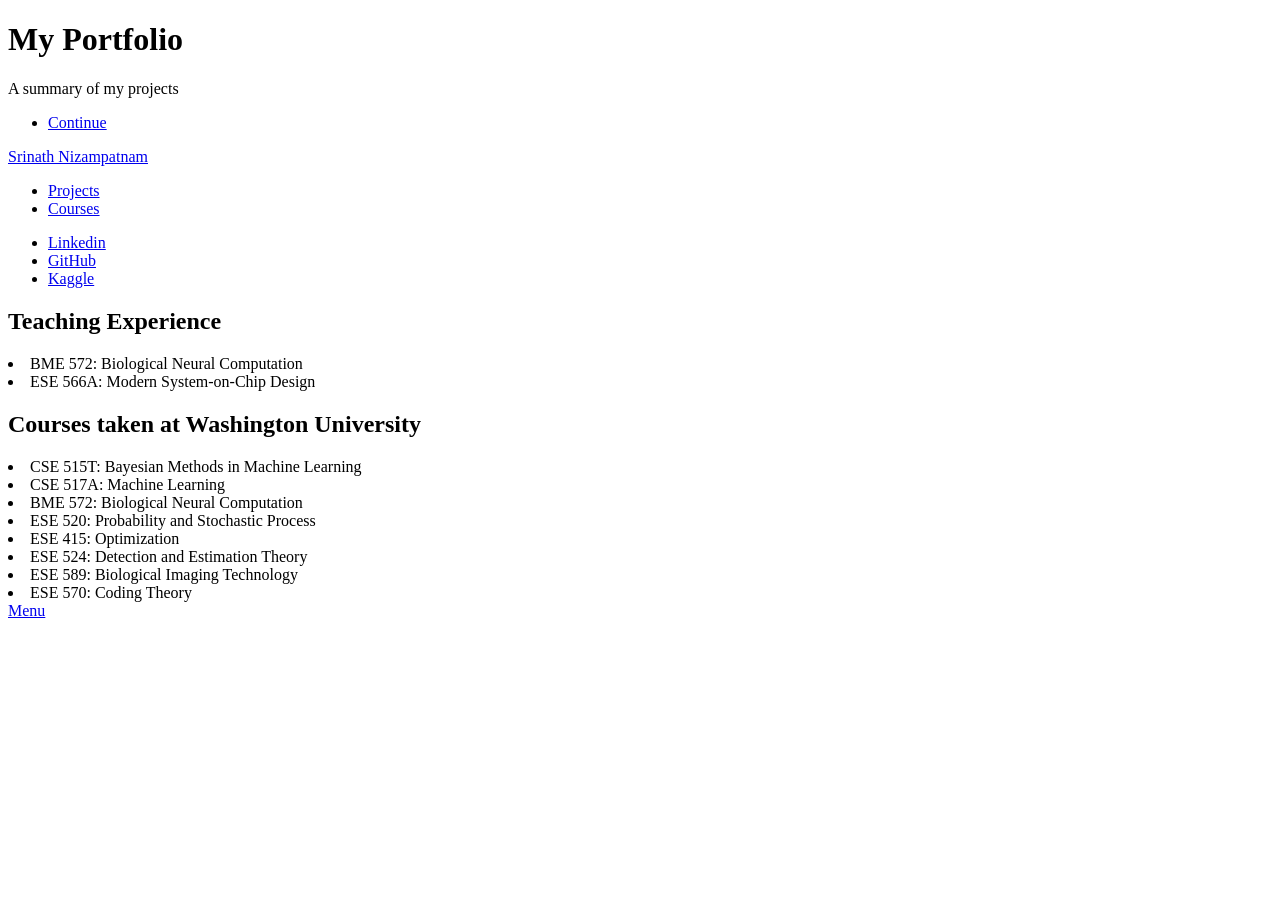
==== courses.html @ 21d803fa "Added courses" ====
<!DOCTYPE HTML>
<!--
	Massively by HTML5 UP
	html5up.net | @ajlkn
	Free for personal and commercial use under the CCA 3.0 license (html5up.net/license)
-->
<html>
	<head>
		<title>Srinath Nizampatnam</title>
		<meta charset="utf-8" />
		<meta name="viewport" content="width=device-width, initial-scale=1, user-scalable=no" />
		<link rel="stylesheet" href="assets/css/main.css" />
		<noscript><link rel="stylesheet" href="assets/css/noscript.css" /></noscript>
	</head>
	<body class="is-preload">

		<!-- Wrapper -->
			<div id="wrapper" class="fade-in">

				<!-- Intro -->
					<div id="intro">
						<h1>My Portfolio</h1>
						<p>A summary of my projects</p>
						<ul class="actions">
							<li><a href="#header" class="button icon solid solo fa-arrow-down scrolly">Continue</a></li>
						</ul>
					</div>

				<!-- Header -->
					<header id="header">
						<a href="index.html" class="logo">Srinath Nizampatnam</a>
					</header>

				<!-- Nav -->
					<nav id="nav">
						<ul class="links">
							<li ><a href="index.html">Projects</a></li>
							<li class="active"><a href="index.html">Courses</a></li>
						</ul>
						<ul class="icons">
							<li><a href="https://www.linkedin.com/in/srinath-nizampatnam/" target="_blank" class="icon brands fa-linkedin"><span class="label">Linkedin</span></a></li>
							<li><a href="https://github.com/srinath-niz?tab=repositories" target="_blank" class="icon brands fa-github"><span class="label">GitHub</span></a></li>
							<li><a href="https://www.kaggle.com/srinath1993" target="_blank" class="icon brands fa-kaggle"><span class="label">Kaggle</span></a></li>
						</ul>
					</nav>

				<!-- Main -->
					<div id="main">

						<!-- Posts -->
							<section class="posts">
								<article>
                                    <header>
                                            <h2>Teaching Experience</h2>
                                        </header>
                                        <ul></ul>
                                            <li>BME 572: Biological Neural Computation</li>
                                            <li>ESE 566A: Modern System-on-Chip Design</li>
                                            <p> </p>
                                            <p> </p>
                                        </ul>   

									<header>
										<h2>Courses taken at Washington University</h2>
									</header>
									<ul></ul>
                                        <li>CSE 515T: Bayesian Methods in Machine Learning</li>
                                        <li>CSE 517A: Machine Learning</li>
                                        <li>BME 572: Biological Neural Computation</li>
                                        <li>ESE 520: Probability and Stochastic Process</li>
                                        <li>ESE 415: Optimization</li>
                                        <li>ESE 524: Detection and Estimation Theory</li>
                                        <li>ESE 589: Biological Imaging Technology</li>
                                        <li>ESE 570: Coding Theory</li>
                                    </ul>
                                 
                                 

								</article>





			</div>

		<!-- Scripts -->
			<script src="assets/js/jquery.min.js"></script>
			<script src="assets/js/jquery.scrollex.min.js"></script>
			<script src="assets/js/jquery.scrolly.min.js"></script>
			<script src="assets/js/browser.min.js"></script>
			<script src="assets/js/breakpoints.min.js"></script>
			<script src="assets/js/util.js"></script>
			<script src="assets/js/main.js"></script>

	</body>
</html>
---- assets/css/main.css ----
@import url(fontawesome-all.min.css);
@import url("https://fonts.googleapis.com/css?family=Merriweather:300,700,300italic,700italic|Source+Sans+Pro:900");

/*
	Massively by HTML5 UP
	html5up.net | @ajlkn
	Free for personal and commercial use under the CCA 3.0 license (html5up.net/license)
*/

html, body, div, span, applet, object,
iframe, h1, h2, h3, h4, h5, h6, p, blockquote,
pre, a, abbr, acronym, address, big, cite,
code, del, dfn, em, img, ins, kbd, q, s, samp,
small, strike, strong, sub, sup, tt, var, b,
u, i, center, dl, dt, dd, ol, ul, li, fieldset,
form, label, legend, table, caption, tbody,
tfoot, thead, tr, th, td, article, aside,
canvas, details, embed, figure, figcaption,
footer, header, hgroup, menu, nav, output, ruby,
section, summary, time, mark, audio, video {
	margin: 0;
	padding: 0;
	border: 0;
	font-size: 100%;
	font: inherit;
	vertical-align: baseline;}

article, aside, details, figcaption, figure,
footer, header, hgroup, menu, nav, section {
	display: block;}

body {
	line-height: 1;
}

ol, ul {
	list-style: none;
}

blockquote, q {
	quotes: none;
}

	blockquote:before, blockquote:after, q:before, q:after {
		content: '';
		content: none;
	}

table {
	border-collapse: collapse;
	border-spacing: 0;
}

body {
	-webkit-text-size-adjust: none;
}

mark {
	background-color: transparent;
	color: inherit;
}

input::-moz-focus-inner {
	border: 0;
	padding: 0;
}

input, select, textarea {
	-moz-appearance: none;
	-webkit-appearance: none;
	-ms-appearance: none;
	appearance: none;
}

/* Basic */

	@-ms-viewport {
		width: device-width;
	}

	body {
		-ms-overflow-style: scrollbar;
	}

	@media screen and (max-width: 480px) {

		html, body {
			min-width: 320px;
		}

	}

	html {
		box-sizing: border-box;
	}

	*, *:before, *:after {
		box-sizing: inherit;
	}

	body {
		background-color: #1e252d;
	}

		body.is-preload *, body.is-preload *:before, body.is-preload *:after {
			-moz-animation: none !important;
			-webkit-animation: none !important;
			-ms-animation: none !important;
			animation: none !important;
			-moz-transition: none !important;
			-webkit-transition: none !important;
			-ms-transition: none !important;
			transition: none !important;
		}

/* Type */

	html {
		font-size: 16pt;
	}

		@media screen and (max-width: 1680px) {

			html {
				font-size: 12pt;
			}

		}

		@media screen and (max-width: 1280px) {

			html {
				font-size: 11pt;
			}

		}

		@media screen and (max-width: 360px) {

			html {
				font-size: 10pt;
			}

		}

	body {
		color: #212931;
	}

	body, input, select, textarea {
		font-family: "Merriweather", Georgia, serif;
		font-weight: 300;
		font-size: 1rem;
		line-height: 2.375;
	}

	a {
		-moz-transition: color 0.2s ease-in-out, background-color 0.2s ease-in-out, border-color 0.2s ease-in-out, box-shadow 0.2s ease-in-out;
		-webkit-transition: color 0.2s ease-in-out, background-color 0.2s ease-in-out, border-color 0.2s ease-in-out, box-shadow 0.2s ease-in-out;
		-ms-transition: color 0.2s ease-in-out, background-color 0.2s ease-in-out, border-color 0.2s ease-in-out, box-shadow 0.2s ease-in-out;
		transition: color 0.2s ease-in-out, background-color 0.2s ease-in-out, border-color 0.2s ease-in-out, box-shadow 0.2s ease-in-out;
		border-bottom: dotted 1px;
		text-decoration: none;
	}

		a:hover {
			border-bottom-color: transparent;
		}

	strong, b {
		font-weight: 600;
	}

	em, i {
		font-style: italic;
	}

	p {
		text-align: justify;
		margin: 0 0 2rem 0;
	}

	h1, h2, h3, h4, h5, h6 {
		font-family: "Source Sans Pro", Helvetica, sans-serif;
		font-weight: 900;
		line-height: 1.5;
		letter-spacing: 0.075em;
		text-transform: uppercase;
		margin: 0 0 1rem 0;
	}

		h1 a, h2 a, h3 a, h4 a, h5 a, h6 a {
			border-bottom: 0;
			color: inherit;
			text-decoration: none;
		}

	h1 {
		font-size: 4rem;
		line-height: 1.1;
		margin: 0 0 2rem 0;
	}

	h2 {
		font-size: 1.75rem;
		line-height: 1.3;
		margin: 0 0 1.5rem 0;
	}

	h3 {
		font-size: 1.25rem;
		margin: 0 0 1.5rem 0;
	}

	h4 {
		font-size: 1rem;
	}

	h5 {
		font-size: 0.9rem;
	}

	h6 {
		font-size: 0.8rem;
	}

	sub {
		font-size: 0.8rem;
		position: relative;
		top: 0.5rem;
	}

	sup {
		font-size: 0.8rem;
		position: relative;
		top: -0.5rem;
	}

	blockquote {
		border-left: solid 4px;
		font-style: italic;
		margin: 0 0 2rem 0;
		padding: 0.5rem 0 0.5rem 2rem;
	}

	code {
		border: solid 2px;
		font-family: "Courier New", monospace;
		font-size: 0.9rem;
		margin: 0 0.25rem;
		padding: 0.25rem 0.65rem;
	}

	pre {
		-webkit-overflow-scrolling: touch;
		font-family: "Courier New", monospace;
		font-size: 0.9rem;
		margin: 0 0 2rem 0;
	}

		pre code {
			display: block;
			line-height: 1.75;
			padding: 1rem 1.5rem;
			overflow-x: auto;
		}

	hr {
		border: 0;
		border-bottom: solid 2px;
		margin: 3rem 0;
	}

		hr.major {
			margin: 5rem 0;
		}

	.align-left {
		text-align: left;
	}

	.align-center {
		text-align: center;
	}

	.align-right {
		text-align: right;
	}

	input, select, textarea {
		color: #212931;
	}

	a {
		color: #212931;
		border-bottom-color: rgba(33, 41, 49, 0.5);
	}

		a:hover {
			border-bottom-color: transparent;
			color: #18bfef !important;
		}

	strong, b {
		color: #212931;
	}

	h1, h2, h3, h4, h5, h6 {
		color: #212931;
	}

	blockquote {
		border-left-color: #eeeeee;
	}

	code {
		background: rgba(220, 220, 220, 0.25);
		border-color: #eeeeee;
	}

	hr {
		border-bottom-color: #eeeeee;
	}

/* Row */

	.row {
		display: flex;
		flex-wrap: wrap;
		box-sizing: border-box;
		align-items: stretch;
	}

		.row > * {
			box-sizing: border-box;
		}

		.row.gtr-uniform > * > :last-child {
			margin-bottom: 0;
		}

		.row.aln-left {
			justify-content: flex-start;
		}

		.row.aln-center {
			justify-content: center;
		}

		.row.aln-right {
			justify-content: flex-end;
		}

		.row.aln-top {
			align-items: flex-start;
		}

		.row.aln-middle {
			align-items: center;
		}

		.row.aln-bottom {
			align-items: flex-end;
		}

		.row > .imp {
			order: -1;
		}

		.row > .col-1 {
			width: 8.33333%;
		}

		.row > .off-1 {
			margin-left: 8.33333%;
		}

		.row > .col-2 {
			width: 16.66667%;
		}

		.row > .off-2 {
			margin-left: 16.66667%;
		}

		.row > .col-3 {
			width: 25%;
		}

		.row > .off-3 {
			margin-left: 25%;
		}

		.row > .col-4 {
			width: 33.33333%;
		}

		.row > .off-4 {
			margin-left: 33.33333%;
		}

		.row > .col-5 {
			width: 41.66667%;
		}

		.row > .off-5 {
			margin-left: 41.66667%;
		}

		.row > .col-6 {
			width: 50%;
		}

		.row > .off-6 {
			margin-left: 50%;
		}

		.row > .col-7 {
			width: 58.33333%;
		}

		.row > .off-7 {
			margin-left: 58.33333%;
		}

		.row > .col-8 {
			width: 66.66667%;
		}

		.row > .off-8 {
			margin-left: 66.66667%;
		}

		.row > .col-9 {
			width: 75%;
		}

		.row > .off-9 {
			margin-left: 75%;
		}

		.row > .col-10 {
			width: 83.33333%;
		}

		.row > .off-10 {
			margin-left: 83.33333%;
		}

		.row > .col-11 {
			width: 91.66667%;
		}

		.row > .off-11 {
			margin-left: 91.66667%;
		}

		.row > .col-12 {
			width: 100%;
		}

		.row > .off-12 {
			margin-left: 100%;
		}

		.row.gtr-0 {
			margin-top: 0;
			margin-left: 0rem;
		}

			.row.gtr-0 > * {
				padding: 0 0 0 0rem;
			}

			.row.gtr-0.gtr-uniform {
				margin-top: 0rem;
			}

				.row.gtr-0.gtr-uniform > * {
					padding-top: 0rem;
				}

		.row.gtr-25 {
			margin-top: 0;
			margin-left: -0.375rem;
		}

			.row.gtr-25 > * {
				padding: 0 0 0 0.375rem;
			}

			.row.gtr-25.gtr-uniform {
				margin-top: -0.375rem;
			}

				.row.gtr-25.gtr-uniform > * {
					padding-top: 0.375rem;
				}

		.row.gtr-50 {
			margin-top: 0;
			margin-left: -0.75rem;
		}

			.row.gtr-50 > * {
				padding: 0 0 0 0.75rem;
			}

			.row.gtr-50.gtr-uniform {
				margin-top: -0.75rem;
			}

				.row.gtr-50.gtr-uniform > * {
					padding-top: 0.75rem;
				}

		.row {
			margin-top: 0;
			margin-left: -1.5rem;
		}

			.row > * {
				padding: 0 0 0 1.5rem;
			}

			.row.gtr-uniform {
				margin-top: -1.5rem;
			}

				.row.gtr-uniform > * {
					padding-top: 1.5rem;
				}

		.row.gtr-150 {
			margin-top: 0;
			margin-left: -2.25rem;
		}

			.row.gtr-150 > * {
				padding: 0 0 0 2.25rem;
			}

			.row.gtr-150.gtr-uniform {
				margin-top: -2.25rem;
			}

				.row.gtr-150.gtr-uniform > * {
					padding-top: 2.25rem;
				}

		.row.gtr-200 {
			margin-top: 0;
			margin-left: -3rem;
		}

			.row.gtr-200 > * {
				padding: 0 0 0 3rem;
			}

			.row.gtr-200.gtr-uniform {
				margin-top: -3rem;
			}

				.row.gtr-200.gtr-uniform > * {
					padding-top: 3rem;
				}

		@media screen and (max-width: 1680px) {

			.row {
				display: flex;
				flex-wrap: wrap;
				box-sizing: border-box;
				align-items: stretch;
			}

				.row > * {
					box-sizing: border-box;
				}

				.row.gtr-uniform > * > :last-child {
					margin-bottom: 0;
				}

				.row.aln-left {
					justify-content: flex-start;
				}

				.row.aln-center {
					justify-content: center;
				}

				.row.aln-right {
					justify-content: flex-end;
				}

				.row.aln-top {
					align-items: flex-start;
				}

				.row.aln-middle {
					align-items: center;
				}

				.row.aln-bottom {
					align-items: flex-end;
				}

				.row > .imp-xlarge {
					order: -1;
				}

				.row > .col-1-xlarge {
					width: 8.33333%;
				}

				.row > .off-1-xlarge {
					margin-left: 8.33333%;
				}

				.row > .col-2-xlarge {
					width: 16.66667%;
				}

				.row > .off-2-xlarge {
					margin-left: 16.66667%;
				}

				.row > .col-3-xlarge {
					width: 25%;
				}

				.row > .off-3-xlarge {
					margin-left: 25%;
				}

				.row > .col-4-xlarge {
					width: 33.33333%;
				}

				.row > .off-4-xlarge {
					margin-left: 33.33333%;
				}

				.row > .col-5-xlarge {
					width: 41.66667%;
				}

				.row > .off-5-xlarge {
					margin-left: 41.66667%;
				}

				.row > .col-6-xlarge {
					width: 50%;
				}

				.row > .off-6-xlarge {
					margin-left: 50%;
				}

				.row > .col-7-xlarge {
					width: 58.33333%;
				}

				.row > .off-7-xlarge {
					margin-left: 58.33333%;
				}

				.row > .col-8-xlarge {
					width: 66.66667%;
				}

				.row > .off-8-xlarge {
					margin-left: 66.66667%;
				}

				.row > .col-9-xlarge {
					width: 75%;
				}

				.row > .off-9-xlarge {
					margin-left: 75%;
				}

				.row > .col-10-xlarge {
					width: 83.33333%;
				}

				.row > .off-10-xlarge {
					margin-left: 83.33333%;
				}

				.row > .col-11-xlarge {
					width: 91.66667%;
				}

				.row > .off-11-xlarge {
					margin-left: 91.66667%;
				}

				.row > .col-12-xlarge {
					width: 100%;
				}

				.row > .off-12-xlarge {
					margin-left: 100%;
				}

				.row.gtr-0 {
					margin-top: 0;
					margin-left: 0rem;
				}

					.row.gtr-0 > * {
						padding: 0 0 0 0rem;
					}

					.row.gtr-0.gtr-uniform {
						margin-top: 0rem;
					}

						.row.gtr-0.gtr-uniform > * {
							padding-top: 0rem;
						}

				.row.gtr-25 {
					margin-top: 0;
					margin-left: -0.375rem;
				}

					.row.gtr-25 > * {
						padding: 0 0 0 0.375rem;
					}

					.row.gtr-25.gtr-uniform {
						margin-top: -0.375rem;
					}

						.row.gtr-25.gtr-uniform > * {
							padding-top: 0.375rem;
						}

				.row.gtr-50 {
					margin-top: 0;
					margin-left: -0.75rem;
				}

					.row.gtr-50 > * {
						padding: 0 0 0 0.75rem;
					}

					.row.gtr-50.gtr-uniform {
						margin-top: -0.75rem;
					}

						.row.gtr-50.gtr-uniform > * {
							padding-top: 0.75rem;
						}

				.row {
					margin-top: 0;
					margin-left: -1.5rem;
				}

					.row > * {
						padding: 0 0 0 1.5rem;
					}

					.row.gtr-uniform {
						margin-top: -1.5rem;
					}

						.row.gtr-uniform > * {
							padding-top: 1.5rem;
						}

				.row.gtr-150 {
					margin-top: 0;
					margin-left: -2.25rem;
				}

					.row.gtr-150 > * {
						padding: 0 0 0 2.25rem;
					}

					.row.gtr-150.gtr-uniform {
						margin-top: -2.25rem;
					}

						.row.gtr-150.gtr-uniform > * {
							padding-top: 2.25rem;
						}

				.row.gtr-200 {
					margin-top: 0;
					margin-left: -3rem;
				}

					.row.gtr-200 > * {
						padding: 0 0 0 3rem;
					}

					.row.gtr-200.gtr-uniform {
						margin-top: -3rem;
					}

						.row.gtr-200.gtr-uniform > * {
							padding-top: 3rem;
						}

		}

		@media screen and (max-width: 1280px) {

			.row {
				display: flex;
				flex-wrap: wrap;
				box-sizing: border-box;
				align-items: stretch;
			}

				.row > * {
					box-sizing: border-box;
				}

				.row.gtr-uniform > * > :last-child {
					margin-bottom: 0;
				}

				.row.aln-left {
					justify-content: flex-start;
				}

				.row.aln-center {
					justify-content: center;
				}

				.row.aln-right {
					justify-content: flex-end;
				}

				.row.aln-top {
					align-items: flex-start;
				}

				.row.aln-middle {
					align-items: center;
				}

				.row.aln-bottom {
					align-items: flex-end;
				}

				.row > .imp-large {
					order: -1;
				}

				.row > .col-1-large {
					width: 8.33333%;
				}

				.row > .off-1-large {
					margin-left: 8.33333%;
				}

				.row > .col-2-large {
					width: 16.66667%;
				}

				.row > .off-2-large {
					margin-left: 16.66667%;
				}

				.row > .col-3-large {
					width: 25%;
				}

				.row > .off-3-large {
					margin-left: 25%;
				}

				.row > .col-4-large {
					width: 33.33333%;
				}

				.row > .off-4-large {
					margin-left: 33.33333%;
				}

				.row > .col-5-large {
					width: 41.66667%;
				}

				.row > .off-5-large {
					margin-left: 41.66667%;
				}

				.row > .col-6-large {
					width: 50%;
				}

				.row > .off-6-large {
					margin-left: 50%;
				}

				.row > .col-7-large {
					width: 58.33333%;
				}

				.row > .off-7-large {
					margin-left: 58.33333%;
				}

				.row > .col-8-large {
					width: 66.66667%;
				}

				.row > .off-8-large {
					margin-left: 66.66667%;
				}

				.row > .col-9-large {
					width: 75%;
				}

				.row > .off-9-large {
					margin-left: 75%;
				}

				.row > .col-10-large {
					width: 83.33333%;
				}

				.row > .off-10-large {
					margin-left: 83.33333%;
				}

				.row > .col-11-large {
					width: 91.66667%;
				}

				.row > .off-11-large {
					margin-left: 91.66667%;
				}

				.row > .col-12-large {
					width: 100%;
				}

				.row > .off-12-large {
					margin-left: 100%;
				}

				.row.gtr-0 {
					margin-top: 0;
					margin-left: 0rem;
				}

					.row.gtr-0 > * {
						padding: 0 0 0 0rem;
					}

					.row.gtr-0.gtr-uniform {
						margin-top: 0rem;
					}

						.row.gtr-0.gtr-uniform > * {
							padding-top: 0rem;
						}

				.row.gtr-25 {
					margin-top: 0;
					margin-left: -0.375rem;
				}

					.row.gtr-25 > * {
						padding: 0 0 0 0.375rem;
					}

					.row.gtr-25.gtr-uniform {
						margin-top: -0.375rem;
					}

						.row.gtr-25.gtr-uniform > * {
							padding-top: 0.375rem;
						}

				.row.gtr-50 {
					margin-top: 0;
					margin-left: -0.75rem;
				}

					.row.gtr-50 > * {
						padding: 0 0 0 0.75rem;
					}

					.row.gtr-50.gtr-uniform {
						margin-top: -0.75rem;
					}

						.row.gtr-50.gtr-uniform > * {
							padding-top: 0.75rem;
						}

				.row {
					margin-top: 0;
					margin-left: -1.5rem;
				}

					.row > * {
						padding: 0 0 0 1.5rem;
					}

					.row.gtr-uniform {
						margin-top: -1.5rem;
					}

						.row.gtr-uniform > * {
							padding-top: 1.5rem;
						}

				.row.gtr-150 {
					margin-top: 0;
					margin-left: -2.25rem;
				}

					.row.gtr-150 > * {
						padding: 0 0 0 2.25rem;
					}

					.row.gtr-150.gtr-uniform {
						margin-top: -2.25rem;
					}

						.row.gtr-150.gtr-uniform > * {
							padding-top: 2.25rem;
						}

				.row.gtr-200 {
					margin-top: 0;
					margin-left: -3rem;
				}

					.row.gtr-200 > * {
						padding: 0 0 0 3rem;
					}

					.row.gtr-200.gtr-uniform {
						margin-top: -3rem;
					}

						.row.gtr-200.gtr-uniform > * {
							padding-top: 3rem;
						}

		}

		@media screen and (max-width: 980px) {

			.row {
				display: flex;
				flex-wrap: wrap;
				box-sizing: border-box;
				align-items: stretch;
			}

				.row > * {
					box-sizing: border-box;
				}

				.row.gtr-uniform > * > :last-child {
					margin-bottom: 0;
				}

				.row.aln-left {
					justify-content: flex-start;
				}

				.row.aln-center {
					justify-content: center;
				}

				.row.aln-right {
					justify-content: flex-end;
				}

				.row.aln-top {
					align-items: flex-start;
				}

				.row.aln-middle {
					align-items: center;
				}

				.row.aln-bottom {
					align-items: flex-end;
				}

				.row > .imp-medium {
					order: -1;
				}

				.row > .col-1-medium {
					width: 8.33333%;
				}

				.row > .off-1-medium {
					margin-left: 8.33333%;
				}

				.row > .col-2-medium {
					width: 16.66667%;
				}

				.row > .off-2-medium {
					margin-left: 16.66667%;
				}

				.row > .col-3-medium {
					width: 25%;
				}

				.row > .off-3-medium {
					margin-left: 25%;
				}

				.row > .col-4-medium {
					width: 33.33333%;
				}

				.row > .off-4-medium {
					margin-left: 33.33333%;
				}

				.row > .col-5-medium {
					width: 41.66667%;
				}

				.row > .off-5-medium {
					margin-left: 41.66667%;
				}

				.row > .col-6-medium {
					width: 50%;
				}

				.row > .off-6-medium {
					margin-left: 50%;
				}

				.row > .col-7-medium {
					width: 58.33333%;
				}

				.row > .off-7-medium {
					margin-left: 58.33333%;
				}

				.row > .col-8-medium {
					width: 66.66667%;
				}

				.row > .off-8-medium {
					margin-left: 66.66667%;
				}

				.row > .col-9-medium {
					width: 75%;
				}

				.row > .off-9-medium {
					margin-left: 75%;
				}

				.row > .col-10-medium {
					width: 83.33333%;
				}

				.row > .off-10-medium {
					margin-left: 83.33333%;
				}

				.row > .col-11-medium {
					width: 91.66667%;
				}

				.row > .off-11-medium {
					margin-left: 91.66667%;
				}

				.row > .col-12-medium {
					width: 100%;
				}

				.row > .off-12-medium {
					margin-left: 100%;
				}

				.row.gtr-0 {
					margin-top: 0;
					margin-left: 0rem;
				}

					.row.gtr-0 > * {
						padding: 0 0 0 0rem;
					}

					.row.gtr-0.gtr-uniform {
						margin-top: 0rem;
					}

						.row.gtr-0.gtr-uniform > * {
							padding-top: 0rem;
						}

				.row.gtr-25 {
					margin-top: 0;
					margin-left: -0.375rem;
				}

					.row.gtr-25 > * {
						padding: 0 0 0 0.375rem;
					}

					.row.gtr-25.gtr-uniform {
						margin-top: -0.375rem;
					}

						.row.gtr-25.gtr-uniform > * {
							padding-top: 0.375rem;
						}

				.row.gtr-50 {
					margin-top: 0;
					margin-left: -0.75rem;
				}

					.row.gtr-50 > * {
						padding: 0 0 0 0.75rem;
					}

					.row.gtr-50.gtr-uniform {
						margin-top: -0.75rem;
					}

						.row.gtr-50.gtr-uniform > * {
							padding-top: 0.75rem;
						}

				.row {
					margin-top: 0;
					margin-left: -1.5rem;
				}

					.row > * {
						padding: 0 0 0 1.5rem;
					}

					.row.gtr-uniform {
						margin-top: -1.5rem;
					}

						.row.gtr-uniform > * {
							padding-top: 1.5rem;
						}

				.row.gtr-150 {
					margin-top: 0;
					margin-left: -2.25rem;
				}

					.row.gtr-150 > * {
						padding: 0 0 0 2.25rem;
					}

					.row.gtr-150.gtr-uniform {
						margin-top: -2.25rem;
					}

						.row.gtr-150.gtr-uniform > * {
							padding-top: 2.25rem;
						}

				.row.gtr-200 {
					margin-top: 0;
					margin-left: -3rem;
				}

					.row.gtr-200 > * {
						padding: 0 0 0 3rem;
					}

					.row.gtr-200.gtr-uniform {
						margin-top: -3rem;
					}

						.row.gtr-200.gtr-uniform > * {
							padding-top: 3rem;
						}

		}

		@media screen and (max-width: 736px) {

			.row {
				display: flex;
				flex-wrap: wrap;
				box-sizing: border-box;
				align-items: stretch;
			}

				.row > * {
					box-sizing: border-box;
				}

				.row.gtr-uniform > * > :last-child {
					margin-bottom: 0;
				}

				.row.aln-left {
					justify-content: flex-start;
				}

				.row.aln-center {
					justify-content: center;
				}

				.row.aln-right {
					justify-content: flex-end;
				}

				.row.aln-top {
					align-items: flex-start;
				}

				.row.aln-middle {
					align-items: center;
				}

				.row.aln-bottom {
					align-items: flex-end;
				}

				.row > .imp-small {
					order: -1;
				}

				.row > .col-1-small {
					width: 8.33333%;
				}

				.row > .off-1-small {
					margin-left: 8.33333%;
				}

				.row > .col-2-small {
					width: 16.66667%;
				}

				.row > .off-2-small {
					margin-left: 16.66667%;
				}

				.row > .col-3-small {
					width: 25%;
				}

				.row > .off-3-small {
					margin-left: 25%;
				}

				.row > .col-4-small {
					width: 33.33333%;
				}

				.row > .off-4-small {
					margin-left: 33.33333%;
				}

				.row > .col-5-small {
					width: 41.66667%;
				}

				.row > .off-5-small {
					margin-left: 41.66667%;
				}

				.row > .col-6-small {
					width: 50%;
				}

				.row > .off-6-small {
					margin-left: 50%;
				}

				.row > .col-7-small {
					width: 58.33333%;
				}

				.row > .off-7-small {
					margin-left: 58.33333%;
				}

				.row > .col-8-small {
					width: 66.66667%;
				}

				.row > .off-8-small {
					margin-left: 66.66667%;
				}

				.row > .col-9-small {
					width: 75%;
				}

				.row > .off-9-small {
					margin-left: 75%;
				}

				.row > .col-10-small {
					width: 83.33333%;
				}

				.row > .off-10-small {
					margin-left: 83.33333%;
				}

				.row > .col-11-small {
					width: 91.66667%;
				}

				.row > .off-11-small {
					margin-left: 91.66667%;
				}

				.row > .col-12-small {
					width: 100%;
				}

				.row > .off-12-small {
					margin-left: 100%;
				}

				.row.gtr-0 {
					margin-top: 0;
					margin-left: 0rem;
				}

					.row.gtr-0 > * {
						padding: 0 0 0 0rem;
					}

					.row.gtr-0.gtr-uniform {
						margin-top: 0rem;
					}

						.row.gtr-0.gtr-uniform > * {
							padding-top: 0rem;
						}

				.row.gtr-25 {
					margin-top: 0;
					margin-left: -0.375rem;
				}

					.row.gtr-25 > * {
						padding: 0 0 0 0.375rem;
					}

					.row.gtr-25.gtr-uniform {
						margin-top: -0.375rem;
					}

						.row.gtr-25.gtr-uniform > * {
							padding-top: 0.375rem;
						}

				.row.gtr-50 {
					margin-top: 0;
					margin-left: -0.75rem;
				}

					.row.gtr-50 > * {
						padding: 0 0 0 0.75rem;
					}

					.row.gtr-50.gtr-uniform {
						margin-top: -0.75rem;
					}

						.row.gtr-50.gtr-uniform > * {
							padding-top: 0.75rem;
						}

				.row {
					margin-top: 0;
					margin-left: -1.5rem;
				}

					.row > * {
						padding: 0 0 0 1.5rem;
					}

					.row.gtr-uniform {
						margin-top: -1.5rem;
					}

						.row.gtr-uniform > * {
							padding-top: 1.5rem;
						}

				.row.gtr-150 {
					margin-top: 0;
					margin-left: -2.25rem;
				}

					.row.gtr-150 > * {
						padding: 0 0 0 2.25rem;
					}

					.row.gtr-150.gtr-uniform {
						margin-top: -2.25rem;
					}

						.row.gtr-150.gtr-uniform > * {
							padding-top: 2.25rem;
						}

				.row.gtr-200 {
					margin-top: 0;
					margin-left: -3rem;
				}

					.row.gtr-200 > * {
						padding: 0 0 0 3rem;
					}

					.row.gtr-200.gtr-uniform {
						margin-top: -3rem;
					}

						.row.gtr-200.gtr-uniform > * {
							padding-top: 3rem;
						}

		}

		@media screen and (max-width: 480px) {

			.row {
				display: flex;
				flex-wrap: wrap;
				box-sizing: border-box;
				align-items: stretch;
			}

				.row > * {
					box-sizing: border-box;
				}

				.row.gtr-uniform > * > :last-child {
					margin-bottom: 0;
				}

				.row.aln-left {
					justify-content: flex-start;
				}

				.row.aln-center {
					justify-content: center;
				}

				.row.aln-right {
					justify-content: flex-end;
				}

				.row.aln-top {
					align-items: flex-start;
				}

				.row.aln-middle {
					align-items: center;
				}

				.row.aln-bottom {
					align-items: flex-end;
				}

				.row > .imp-xsmall {
					order: -1;
				}

				.row > .col-1-xsmall {
					width: 8.33333%;
				}

				.row > .off-1-xsmall {
					margin-left: 8.33333%;
				}

				.row > .col-2-xsmall {
					width: 16.66667%;
				}

				.row > .off-2-xsmall {
					margin-left: 16.66667%;
				}

				.row > .col-3-xsmall {
					width: 25%;
				}

				.row > .off-3-xsmall {
					margin-left: 25%;
				}

				.row > .col-4-xsmall {
					width: 33.33333%;
				}

				.row > .off-4-xsmall {
					margin-left: 33.33333%;
				}

				.row > .col-5-xsmall {
					width: 41.66667%;
				}

				.row > .off-5-xsmall {
					margin-left: 41.66667%;
				}

				.row > .col-6-xsmall {
					width: 50%;
				}

				.row > .off-6-xsmall {
					margin-left: 50%;
				}

				.row > .col-7-xsmall {
					width: 58.33333%;
				}

				.row > .off-7-xsmall {
					margin-left: 58.33333%;
				}

				.row > .col-8-xsmall {
					width: 66.66667%;
				}

				.row > .off-8-xsmall {
					margin-left: 66.66667%;
				}

				.row > .col-9-xsmall {
					width: 75%;
				}

				.row > .off-9-xsmall {
					margin-left: 75%;
				}

				.row > .col-10-xsmall {
					width: 83.33333%;
				}

				.row > .off-10-xsmall {
					margin-left: 83.33333%;
				}

				.row > .col-11-xsmall {
					width: 91.66667%;
				}

				.row > .off-11-xsmall {
					margin-left: 91.66667%;
				}

				.row > .col-12-xsmall {
					width: 100%;
				}

				.row > .off-12-xsmall {
					margin-left: 100%;
				}

				.row.gtr-0 {
					margin-top: 0;
					margin-left: 0rem;
				}

					.row.gtr-0 > * {
						padding: 0 0 0 0rem;
					}

					.row.gtr-0.gtr-uniform {
						margin-top: 0rem;
					}

						.row.gtr-0.gtr-uniform > * {
							padding-top: 0rem;
						}

				.row.gtr-25 {
					margin-top: 0;
					margin-left: -0.375rem;
				}

					.row.gtr-25 > * {
						padding: 0 0 0 0.375rem;
					}

					.row.gtr-25.gtr-uniform {
						margin-top: -0.375rem;
					}

						.row.gtr-25.gtr-uniform > * {
							padding-top: 0.375rem;
						}

				.row.gtr-50 {
					margin-top: 0;
					margin-left: -0.75rem;
				}

					.row.gtr-50 > * {
						padding: 0 0 0 0.75rem;
					}

					.row.gtr-50.gtr-uniform {
						margin-top: -0.75rem;
					}

						.row.gtr-50.gtr-uniform > * {
							padding-top: 0.75rem;
						}

				.row {
					margin-top: 0;
					margin-left: -1.5rem;
				}

					.row > * {
						padding: 0 0 0 1.5rem;
					}

					.row.gtr-uniform {
						margin-top: -1.5rem;
					}

						.row.gtr-uniform > * {
							padding-top: 1.5rem;
						}

				.row.gtr-150 {
					margin-top: 0;
					margin-left: -2.25rem;
				}

					.row.gtr-150 > * {
						padding: 0 0 0 2.25rem;
					}

					.row.gtr-150.gtr-uniform {
						margin-top: -2.25rem;
					}

						.row.gtr-150.gtr-uniform > * {
							padding-top: 2.25rem;
						}

				.row.gtr-200 {
					margin-top: 0;
					margin-left: -3rem;
				}

					.row.gtr-200 > * {
						padding: 0 0 0 3rem;
					}

					.row.gtr-200.gtr-uniform {
						margin-top: -3rem;
					}

						.row.gtr-200.gtr-uniform > * {
							padding-top: 3rem;
						}

		}

		@media screen and (max-width: 360px) {

			.row {
				display: flex;
				flex-wrap: wrap;
				box-sizing: border-box;
				align-items: stretch;
			}

				.row > * {
					box-sizing: border-box;
				}

				.row.gtr-uniform > * > :last-child {
					margin-bottom: 0;
				}

				.row.aln-left {
					justify-content: flex-start;
				}

				.row.aln-center {
					justify-content: center;
				}

				.row.aln-right {
					justify-content: flex-end;
				}

				.row.aln-top {
					align-items: flex-start;
				}

				.row.aln-middle {
					align-items: center;
				}

				.row.aln-bottom {
					align-items: flex-end;
				}

				.row > .imp-xxsmall {
					order: -1;
				}

				.row > .col-1-xxsmall {
					width: 8.33333%;
				}

				.row > .off-1-xxsmall {
					margin-left: 8.33333%;
				}

				.row > .col-2-xxsmall {
					width: 16.66667%;
				}

				.row > .off-2-xxsmall {
					margin-left: 16.66667%;
				}

				.row > .col-3-xxsmall {
					width: 25%;
				}

				.row > .off-3-xxsmall {
					margin-left: 25%;
				}

				.row > .col-4-xxsmall {
					width: 33.33333%;
				}

				.row > .off-4-xxsmall {
					margin-left: 33.33333%;
				}

				.row > .col-5-xxsmall {
					width: 41.66667%;
				}

				.row > .off-5-xxsmall {
					margin-left: 41.66667%;
				}

				.row > .col-6-xxsmall {
					width: 50%;
				}

				.row > .off-6-xxsmall {
					margin-left: 50%;
				}

				.row > .col-7-xxsmall {
					width: 58.33333%;
				}

				.row > .off-7-xxsmall {
					margin-left: 58.33333%;
				}

				.row > .col-8-xxsmall {
					width: 66.66667%;
				}

				.row > .off-8-xxsmall {
					margin-left: 66.66667%;
				}

				.row > .col-9-xxsmall {
					width: 75%;
				}

				.row > .off-9-xxsmall {
					margin-left: 75%;
				}

				.row > .col-10-xxsmall {
					width: 83.33333%;
				}

				.row > .off-10-xxsmall {
					margin-left: 83.33333%;
				}

				.row > .col-11-xxsmall {
					width: 91.66667%;
				}

				.row > .off-11-xxsmall {
					margin-left: 91.66667%;
				}

				.row > .col-12-xxsmall {
					width: 100%;
				}

				.row > .off-12-xxsmall {
					margin-left: 100%;
				}

				.row.gtr-0 {
					margin-top: 0;
					margin-left: 0rem;
				}

					.row.gtr-0 > * {
						padding: 0 0 0 0rem;
					}

					.row.gtr-0.gtr-uniform {
						margin-top: 0rem;
					}

						.row.gtr-0.gtr-uniform > * {
							padding-top: 0rem;
						}

				.row.gtr-25 {
					margin-top: 0;
					margin-left: -0.375rem;
				}

					.row.gtr-25 > * {
						padding: 0 0 0 0.375rem;
					}

					.row.gtr-25.gtr-uniform {
						margin-top: -0.375rem;
					}

						.row.gtr-25.gtr-uniform > * {
							padding-top: 0.375rem;
						}

				.row.gtr-50 {
					margin-top: 0;
					margin-left: -0.75rem;
				}

					.row.gtr-50 > * {
						padding: 0 0 0 0.75rem;
					}

					.row.gtr-50.gtr-uniform {
						margin-top: -0.75rem;
					}

						.row.gtr-50.gtr-uniform > * {
							padding-top: 0.75rem;
						}

				.row {
					margin-top: 0;
					margin-left: -1.5rem;
				}

					.row > * {
						padding: 0 0 0 1.5rem;
					}

					.row.gtr-uniform {
						margin-top: -1.5rem;
					}

						.row.gtr-uniform > * {
							padding-top: 1.5rem;
						}

				.row.gtr-150 {
					margin-top: 0;
					margin-left: -2.25rem;
				}

					.row.gtr-150 > * {
						padding: 0 0 0 2.25rem;
					}

					.row.gtr-150.gtr-uniform {
						margin-top: -2.25rem;
					}

						.row.gtr-150.gtr-uniform > * {
							padding-top: 2.25rem;
						}

				.row.gtr-200 {
					margin-top: 0;
					margin-left: -3rem;
				}

					.row.gtr-200 > * {
						padding: 0 0 0 3rem;
					}

					.row.gtr-200.gtr-uniform {
						margin-top: -3rem;
					}

						.row.gtr-200.gtr-uniform > * {
							padding-top: 3rem;
						}

		}

/* Box */

	.box {
		border: solid 2px;
		margin-bottom: 2rem;
		padding: 1.5rem;
	}

		.box > :last-child,
		.box > :last-child > :last-child,
		.box > :last-child > :last-child > :last-child {
			margin-bottom: 0;
		}

		.box.alt {
			border: 0;
			border-radius: 0;
			padding: 0;
		}

	.box {
		border-color: #eeeeee;
	}

/* Button */

	input[type="submit"],
	input[type="reset"],
	input[type="button"],
	button,
	.button {
		-moz-appearance: none;
		-webkit-appearance: none;
		-ms-appearance: none;
		appearance: none;
		-moz-transition: background-color 0.2s ease-in-out, box-shadow 0.2s ease-in-out, color 0.2s ease-in-out;
		-webkit-transition: background-color 0.2s ease-in-out, box-shadow 0.2s ease-in-out, color 0.2s ease-in-out;
		-ms-transition: background-color 0.2s ease-in-out, box-shadow 0.2s ease-in-out, color 0.2s ease-in-out;
		transition: background-color 0.2s ease-in-out, box-shadow 0.2s ease-in-out, color 0.2s ease-in-out;
		border: 0;
		border-radius: 0;
		cursor: pointer;
		display: inline-block;
		font-family: "Source Sans Pro", Helvetica, sans-serif;
		font-size: 0.8rem;
		font-weight: 900;
		letter-spacing: 0.075em;
		height: 3rem;
		line-height: 3rem;
		padding: 0 2rem;
		text-align: center;
		text-decoration: none;
		text-transform: uppercase;
		white-space: nowrap;
	}

		input[type="submit"].icon:before,
		input[type="reset"].icon:before,
		input[type="button"].icon:before,
		button.icon:before,
		.button.icon:before {
			margin-right: 0.5rem;
		}

		input[type="submit"].icon.solo,
		input[type="reset"].icon.solo,
		input[type="button"].icon.solo,
		button.icon.solo,
		.button.icon.solo {
			position: relative;
			width: 4rem;
			height: 4rem;
			line-height: 4rem;
			border-radius: 4rem;
			text-indent: 4rem;
			overflow: hidden;
			padding: 0;
			white-space: nowrap;
		}

			input[type="submit"].icon.solo:before,
			input[type="reset"].icon.solo:before,
			input[type="button"].icon.solo:before,
			button.icon.solo:before,
			.button.icon.solo:before {
				position: absolute;
				display: block;
				top: 0;
				left: 0;
				width: inherit;
				height: inherit;
				line-height: inherit;
				font-size: 1.25rem;
				margin-right: 0;
				text-align: center;
				text-indent: 0;
			}

		input[type="submit"].fit,
		input[type="reset"].fit,
		input[type="button"].fit,
		button.fit,
		.button.fit {
			width: 100%;
		}

		input[type="submit"].small,
		input[type="reset"].small,
		input[type="button"].small,
		button.small,
		.button.small {
			font-size: 0.7rem;
			height: 2.5rem;
			line-height: 2.5rem;
			padding: 0 1.5rem;
		}

		input[type="submit"].large,
		input[type="reset"].large,
		input[type="button"].large,
		button.large,
		.button.large {
			font-size: 0.9rem;
			height: 3.5rem;
			line-height: 3.5rem;
			padding: 0 2.75rem;
		}

		@media screen and (max-width: 980px) {

			input[type="submit"],
			input[type="reset"],
			input[type="button"],
			button,
			.button {
				font-size: 0.9rem;
				height: 3.25rem;
				line-height: 3.25rem;
			}

				input[type="submit"].large,
				input[type="reset"].large,
				input[type="button"].large,
				button.large,
				.button.large {
					font-size: 1rem;
					height: 3.75rem;
					line-height: 3.75rem;
				}

		}

		input[type="submit"].disabled, input[type="submit"]:disabled,
		input[type="reset"].disabled,
		input[type="reset"]:disabled,
		input[type="button"].disabled,
		input[type="button"]:disabled,
		button.disabled,
		button:disabled,
		.button.disabled,
		.button:disabled {
			pointer-events: none;
			opacity: 0.25;
		}

	input[type="submit"],
	input[type="reset"],
	input[type="button"],
	button,
	.button {
		background-color: transparent;
		box-shadow: inset 0 0 0 2px #212931;
		color: #212931 !important;
	}

		input[type="submit"]:hover,
		input[type="reset"]:hover,
		input[type="button"]:hover,
		button:hover,
		.button:hover {
			box-shadow: inset 0 0 0 2px #18bfef;
			color: #18bfef !important;
		}

		input[type="submit"].primary,
		input[type="reset"].primary,
		input[type="button"].primary,
		button.primary,
		.button.primary {
			background-color: #212931;
			box-shadow: none;
			color: #ffffff !important;
		}

			input[type="submit"].primary:hover,
			input[type="reset"].primary:hover,
			input[type="button"].primary:hover,
			button.primary:hover,
			.button.primary:hover {
				background-color: #18bfef;
			}

/* Form */

	form {
		margin: 0 0 2rem 0;
	}

		form > :last-child {
			margin-bottom: 0;
		}

		form > .fields {
			display: -moz-flex;
			display: -webkit-flex;
			display: -ms-flex;
			display: flex;
			-moz-flex-wrap: wrap;
			-webkit-flex-wrap: wrap;
			-ms-flex-wrap: wrap;
			flex-wrap: wrap;
			width: calc(100% + 3rem);
			margin: -1.5rem 0 2rem -1.5rem;
		}

			form > .fields > .field {
				-moz-flex-grow: 0;
				-webkit-flex-grow: 0;
				-ms-flex-grow: 0;
				flex-grow: 0;
				-moz-flex-shrink: 0;
				-webkit-flex-shrink: 0;
				-ms-flex-shrink: 0;
				flex-shrink: 0;
				padding: 1.5rem 0 0 1.5rem;
				width: calc(100% - 1.5rem);
			}

				form > .fields > .field.half {
					width: calc(50% - 0.75rem);
				}

				form > .fields > .field.third {
					width: calc(100%/3 - 0.5rem);
				}

				form > .fields > .field.quarter {
					width: calc(25% - 0.375rem);
				}

		@media screen and (max-width: 480px) {

			form > .fields {
				width: calc(100% + 3rem);
				margin: -1.5rem 0 2rem -1.5rem;
			}

				form > .fields > .field {
					padding: 1.5rem 0 0 1.5rem;
					width: calc(100% - 1.5rem);
				}

					form > .fields > .field.half {
						width: calc(100% - 1.5rem);
					}

					form > .fields > .field.third {
						width: calc(100% - 1.5rem);
					}

					form > .fields > .field.quarter {
						width: calc(100% - 1.5rem);
					}

		}

	label {
		display: block;
		font-family: "Source Sans Pro", Helvetica, sans-serif;
		font-weight: 900;
		line-height: 1.5;
		letter-spacing: 0.075em;
		font-size: 0.8rem;
		text-transform: uppercase;
		margin: 0 0 0.75rem 0;
	}

		@media screen and (max-width: 980px) {

			label {
				font-size: 0.9rem;
			}

		}

	input[type="text"],
	input[type="password"],
	input[type="email"],
	select,
	textarea {
		-moz-appearance: none;
		-webkit-appearance: none;
		-ms-appearance: none;
		appearance: none;
		background: transparent;
		border-radius: 0;
		border: solid 2px;
		color: inherit;
		display: block;
		outline: 0;
		padding: 0 1rem;
		text-decoration: none;
		width: 100%;
	}

		input[type="text"]:invalid,
		input[type="password"]:invalid,
		input[type="email"]:invalid,
		select:invalid,
		textarea:invalid {
			box-shadow: none;
		}

	select {
		background-size: 1.25rem;
		background-repeat: no-repeat;
		background-position: calc(100% - 1rem) center;
		height: 3rem;
		padding-right: 3rem;
		text-overflow: ellipsis;
	}

		select:focus::-ms-value {
			background-color: transparent;
		}

		select::-ms-expand {
			display: none;
		}

	input[type="text"],
	input[type="password"],
	input[type="email"],
	select {
		height: 3rem;
	}

	textarea {
		padding: 0.75rem 1rem;
	}

	input[type="checkbox"],
	input[type="radio"] {
		-moz-appearance: none;
		-webkit-appearance: none;
		-ms-appearance: none;
		appearance: none;
		display: block;
		float: left;
		margin-right: -2rem;
		opacity: 0;
		width: 1rem;
		z-index: -1;
	}

		input[type="checkbox"] + label,
		input[type="radio"] + label {
			text-decoration: none;
			cursor: pointer;
			display: inline-block;
			font-size: 1rem;
			letter-spacing: 0;
			font-family: "Merriweather", Georgia, serif;
			text-transform: none;
			font-weight: 300;
			padding-left: 2.8rem;
			padding-right: 1rem;
			position: relative;
		}

			input[type="checkbox"] + label:before,
			input[type="radio"] + label:before {
				-moz-osx-font-smoothing: grayscale;
				-webkit-font-smoothing: antialiased;
				display: inline-block;
				font-style: normal;
				font-variant: normal;
				text-rendering: auto;
				line-height: 1;
				text-transform: none !important;
				font-family: 'Font Awesome 5 Free';
				font-weight: 900;
			}

			input[type="checkbox"] + label:before,
			input[type="radio"] + label:before {
				border-radius: 0;
				border: solid 2px;
				content: '';
				display: inline-block;
				font-size: 0.8rem;
				height: 1.8rem;
				left: 0;
				line-height: 1.65rem;
				position: absolute;
				text-align: center;
				top: -0.125rem;
				width: 1.8rem;
			}

		input[type="checkbox"]:checked + label:before,
		input[type="radio"]:checked + label:before {
			content: '\f00c';
		}

	input[type="checkbox"] + label:before {
		border-radius: 0;
	}

	input[type="radio"] + label:before {
		border-radius: 100%;
	}

	::-webkit-input-placeholder {
		opacity: 1.0;
	}

	:-moz-placeholder {
		opacity: 1.0;
	}

	::-moz-placeholder {
		opacity: 1.0;
	}

	:-ms-input-placeholder {
		opacity: 1.0;
	}

	label {
		color: #212931;
	}

	input[type="text"],
	input[type="password"],
	input[type="email"],
	select,
	textarea {
		border-color: #eeeeee;
	}

		input[type="text"]:focus,
		input[type="password"]:focus,
		input[type="email"]:focus,
		select:focus,
		textarea:focus {
			border-color: #18bfef;
		}

	select {
		background-image: url("data:image/svg+xml;charset=utf8,%3Csvg xmlns='http://www.w3.org/2000/svg' width='40' height='40' preserveAspectRatio='none' viewBox='0 0 40 40'%3E%3Cpath d='M9.4,12.3l10.4,10.4l10.4-10.4c0.2-0.2,0.5-0.4,0.9-0.4c0.3,0,0.6,0.1,0.9,0.4l3.3,3.3c0.2,0.2,0.4,0.5,0.4,0.9 c0,0.4-0.1,0.6-0.4,0.9L20.7,31.9c-0.2,0.2-0.5,0.4-0.9,0.4c-0.3,0-0.6-0.1-0.9-0.4L4.3,17.3c-0.2-0.2-0.4-0.5-0.4-0.9 c0-0.4,0.1-0.6,0.4-0.9l3.3-3.3c0.2-0.2,0.5-0.4,0.9-0.4S9.1,12.1,9.4,12.3z' fill='%23eeeeee' /%3E%3C/svg%3E");
	}

		select option {
			background-color: #ffffff;
			color: #212931;
		}

	.select-wrapper:before {
		color: #eeeeee;
	}

	input[type="checkbox"] + label,
	input[type="radio"] + label {
		color: #212931;
	}

		input[type="checkbox"] + label:before,
		input[type="radio"] + label:before {
			border-color: #eeeeee;
		}

	input[type="checkbox"]:checked + label:before,
	input[type="radio"]:checked + label:before {
		background-color: #212931;
		border-color: #212931;
		color: #ffffff;
	}

	input[type="checkbox"]:focus + label:before,
	input[type="radio"]:focus + label:before {
		border-color: #18bfef;
	}

	::-webkit-input-placeholder {
		color: #909498 !important;
	}

	:-moz-placeholder {
		color: #909498 !important;
	}

	::-moz-placeholder {
		color: #909498 !important;
	}

	:-ms-input-placeholder {
		color: #909498 !important;
	}

	.formerize-placeholder {
		color: #909498 !important;
	}

/* Icon */

	.icon {
		text-decoration: none;
		border-bottom: none;
		position: relative;
	}

		.icon:before {
			-moz-osx-font-smoothing: grayscale;
			-webkit-font-smoothing: antialiased;
			display: inline-block;
			font-style: normal;
			font-variant: normal;
			text-rendering: auto;
			line-height: 1;
			text-transform: none !important;
			font-family: 'Font Awesome 5 Free';
			font-weight: 400;
		}

		.icon > .label {
			display: none;
		}

		.icon:before {
			line-height: inherit;
		}

		.icon.solid:before {
			font-weight: 900;
		}

		.icon.brands:before {
			font-family: 'Font Awesome 5 Brands';
		}

/* Image */

	.image {
		border: 0;
		display: inline-block;
		position: relative;
	}

		.image img {
			display: block;
		}

		.image.left, .image.right {
			max-width: 40%;
		}

			.image.left img, .image.right img {
				width: 100%;
			}

		.image.left {
			float: left;
			margin: 0 2rem 2rem 0;
			top: 0.75rem;
		}

		.image.right {
			float: right;
			margin: 0 0 2rem 2rem;
			top: 0.75rem;
		}

		.image.fit {
			display: block;
			margin: 2.5rem 0;
			width: 100%;
		}

			.image.fit:first-child {
				margin-top: 0;
			}

			.image.fit img {
				width: 100%;
			}

		.image.main {
			display: block;
			margin: 4rem 0;
			width: 100%;
		}

			.image.main:first-child {
				margin-top: 0;
			}

			.image.main img {
				width: 100%;
			}

		@media screen and (max-width: 736px) {

			.image.fit {
				margin: 2rem 0;
			}

			.image.main {
				margin: 2rem 0;
			}

		}

	a.image {
		overflow: hidden;
	}

		a.image img {
			-moz-transition: -moz-transform 0.2s ease-out;
			-webkit-transition: -webkit-transform 0.2s ease-out;
			-ms-transition: -ms-transform 0.2s ease-out;
			transition: transform 0.2s ease-out;
		}

		a.image:hover img {
			-moz-transform: scale(1.05);
			-webkit-transform: scale(1.05);
			-ms-transform: scale(1.05);
			transform: scale(1.05);
		}

/* Actions */

	ul.actions {
		display: -moz-flex;
		display: -webkit-flex;
		display: -ms-flex;
		display: flex;
		cursor: default;
		list-style: none;
		margin-left: -1rem;
		padding-left: 0;
	}

		ul.actions li {
			padding: 0 0 0 1rem;
			vertical-align: middle;
		}

		ul.actions.special {
			-moz-justify-content: center;
			-webkit-justify-content: center;
			-ms-justify-content: center;
			justify-content: center;
			width: 100%;
			margin-left: 0;
		}

			ul.actions.special li:first-child {
				padding-left: 0;
			}

		ul.actions.stacked {
			-moz-flex-direction: column;
			-webkit-flex-direction: column;
			-ms-flex-direction: column;
			flex-direction: column;
			margin-left: 0;
		}

			ul.actions.stacked li {
				padding: 1.3rem 0 0 0;
			}

				ul.actions.stacked li:first-child {
					padding-top: 0;
				}

		ul.actions.fit {
			width: calc(100% + 1rem);
		}

			ul.actions.fit li {
				-moz-flex-grow: 1;
				-webkit-flex-grow: 1;
				-ms-flex-grow: 1;
				flex-grow: 1;
				-moz-flex-shrink: 1;
				-webkit-flex-shrink: 1;
				-ms-flex-shrink: 1;
				flex-shrink: 1;
				width: 100%;
			}

				ul.actions.fit li > * {
					width: 100%;
				}

			ul.actions.fit.stacked {
				width: 100%;
			}

		@media screen and (max-width: 480px) {

			ul.actions:not(.fixed) {
				-moz-flex-direction: column;
				-webkit-flex-direction: column;
				-ms-flex-direction: column;
				flex-direction: column;
				margin-left: 0;
				width: 100% !important;
			}

				ul.actions:not(.fixed) li {
					-moz-flex-grow: 1;
					-webkit-flex-grow: 1;
					-ms-flex-grow: 1;
					flex-grow: 1;
					-moz-flex-shrink: 1;
					-webkit-flex-shrink: 1;
					-ms-flex-shrink: 1;
					flex-shrink: 1;
					padding: 1rem 0 0 0;
					text-align: center;
					width: 100%;
				}

					ul.actions:not(.fixed) li > * {
						width: 100%;
					}

					ul.actions:not(.fixed) li:first-child {
						padding-top: 0;
					}

					ul.actions:not(.fixed) li input[type="submit"],
					ul.actions:not(.fixed) li input[type="reset"],
					ul.actions:not(.fixed) li input[type="button"],
					ul.actions:not(.fixed) li button,
					ul.actions:not(.fixed) li .button {
						width: 100%;
					}

						ul.actions:not(.fixed) li input[type="submit"].icon:before,
						ul.actions:not(.fixed) li input[type="reset"].icon:before,
						ul.actions:not(.fixed) li input[type="button"].icon:before,
						ul.actions:not(.fixed) li button.icon:before,
						ul.actions:not(.fixed) li .button.icon:before {
							margin-left: -0.5rem;
						}

		}

/* Icons */

	ul.icons {
		cursor: default;
		list-style: none;
		padding-left: 0;
	}

		ul.icons li {
			display: inline-block;
			padding: 0 0.5rem 0 0;
			vertical-align: middle;
		}

			ul.icons li:last-child {
				padding-right: 0;
			}

			ul.icons li .icon:before {
				width: 2.25rem;
				height: 2.25rem;
				line-height: 2.25rem;
				display: inline-block;
				text-align: center;
				border-radius: 100%;
				font-size: 1.25rem;
			}

		ul.icons.alt li .icon:before {
			-moz-transition: color 0.2s ease-in-out, background-color 0.2s ease-in-out, border-color 0.2s ease-in-out, box-shadow 0.2s ease-in-out;
			-webkit-transition: color 0.2s ease-in-out, background-color 0.2s ease-in-out, border-color 0.2s ease-in-out, box-shadow 0.2s ease-in-out;
			-ms-transition: color 0.2s ease-in-out, background-color 0.2s ease-in-out, border-color 0.2s ease-in-out, box-shadow 0.2s ease-in-out;
			transition: color 0.2s ease-in-out, background-color 0.2s ease-in-out, border-color 0.2s ease-in-out, box-shadow 0.2s ease-in-out;
			font-size: 1rem;
		}

/* List */

	ol {
		list-style: decimal;
		margin: 0 0 2rem 0;
		padding-left: 1.25rem;
	}

		ol li {
			padding-left: 0.25rem;
		}

	ul {
		list-style: disc;
		margin: 0 0 2rem 0;
		padding-left: 1rem;
	}

		ul li {
			padding-left: 0.5rem;
		}

		ul.divided {
			list-style: none;
			padding-left: 0;
		}

			ul.divided li {
				border-top: solid 1px;
				padding: 0.5rem 0;
			}

				ul.divided li:first-child {
					border-top: 0;
					padding-top: 0;
				}

	dl {
		margin: 0 0 2rem 0;
	}

		dl dt {
			display: block;
			font-weight: 600;
			margin: 0 0 1rem 0;
		}

		dl dd {
			margin-left: 2rem;
		}

	ul.divided li {
		border-top-color: #eeeeee;
	}

	ul.icons li a.icon:hover:before {
		color: #18bfef;
	}

	ul.icons.alt li .icon:before {
		box-shadow: inset 0 0 0 2px #eeeeee;
	}

	ul.icons.alt li a.icon:hover:before {
		box-shadow: inset 0 0 0 2px #18bfef;
	}

/* Section/Article */

	section.special, article.special {
		text-align: center;
	}

	header {
		cursor: default;
	}

		header > .date {
			display: block;
			font-size: 0.8rem;
			height: 1;
			margin: 0 0 1rem 0;
			position: relative;
		}

		header > p {
			font-style: italic;
		}

		header > h1 + p {
			font-size: 1.1rem;
			margin-top: -0.5rem;
			line-height: 2;
		}

		header > h2 + p {
			font-size: 1rem;
			margin-top: -0.75rem;
		}

		header > h3 + p {
			font-size: 0.9rem;
			margin-top: -0.75rem;
		}

		header > h4 + p {
			font-size: 0.8rem;
			margin-top: -0.75rem;
		}

		header.major {
			margin: 0 0 4rem 0;
			text-align: center;
		}

			header.major > :last-child {
				margin-bottom: 0;
			}

			header.major > p {
				margin-top: 0;
				text-align: center;
			}

			header.major > .date {
				font-size: 1rem;
				margin: 0 0 4rem 0;
			}

				header.major > .date:before, header.major > .date:after {
					content: '';
					display: block;
					position: absolute;
					top: 50%;
					width: calc(50% - 6rem);
					border-top: solid 2px;
				}

				header.major > .date:before {
					left: 0;
				}

				header.major > .date:after {
					right: 0;
				}

		@media screen and (max-width: 980px) {

			header br {
				display: none;
			}

		}

		@media screen and (max-width: 736px) {

			header.major {
				margin: 0 0 2rem 0;
			}

		}

	header.major .date:before, header.major .date:after {
		border-top-color: #eeeeee;
	}

/* Table */

	.table-wrapper {
		-webkit-overflow-scrolling: touch;
		overflow-x: auto;
	}

	table {
		margin: 0 0 2rem 0;
		width: 100%;
	}

		table tbody tr {
			border: solid 1px;
			border-left: 0;
			border-right: 0;
		}

		table td {
			padding: 0.75rem 0.75rem;
		}

		table th {
			font-family: "Source Sans Pro", Helvetica, sans-serif;
			font-size: 0.8rem;
			font-weight: 900;
			letter-spacing: 0.075em;
			line-height: 1.5;
			padding: 0 0.75rem 0.75rem 0.75rem;
			text-align: left;
			text-transform: uppercase;
		}

			@media screen and (max-width: 980px) {

				table th {
					font-size: 0.9rem;
				}

			}

		table thead {
			border-bottom: solid 2px;
		}

		table tfoot {
			border-top: solid 2px;
		}

		table.alt {
			border-collapse: separate;
		}

			table.alt tbody tr td {
				border: solid 1px;
				border-left-width: 0;
				border-top-width: 0;
			}

				table.alt tbody tr td:first-child {
					border-left-width: 1px;
				}

			table.alt tbody tr:first-child td {
				border-top-width: 1px;
			}

			table.alt thead {
				border-bottom: 0;
			}

			table.alt tfoot {
				border-top: 0;
			}

	table tbody tr {
		border-color: #eeeeee;
	}

		table tbody tr:nth-child(2n + 1) {
			background-color: rgba(220, 220, 220, 0.25);
		}

	table th {
		color: #212931;
	}

	table thead {
		border-bottom-color: #eeeeee;
	}

	table tfoot {
		border-top-color: #eeeeee;
	}

	table.alt tbody tr td {
		border-color: #eeeeee;
	}

/* Pagination */

	.pagination {
		display: -moz-inline-flex;
		display: -webkit-inline-flex;
		display: -ms-inline-flex;
		display: inline-flex;
		-moz-user-select: none;
		-webkit-user-select: none;
		-ms-user-select: none;
		user-select: none;
		cursor: default;
		list-style: none;
		margin: 0 0 2rem 2px;
		padding: 0;
	}

		.pagination a, .pagination span {
			-moz-transition: background-color 0.2s ease-in-out, border-color 0.2s ease-in-out, box-shadow 0.2s ease-in-out, color 0.2s ease-in-out;
			-webkit-transition: background-color 0.2s ease-in-out, border-color 0.2s ease-in-out, box-shadow 0.2s ease-in-out, color 0.2s ease-in-out;
			-ms-transition: background-color 0.2s ease-in-out, border-color 0.2s ease-in-out, box-shadow 0.2s ease-in-out, color 0.2s ease-in-out;
			transition: background-color 0.2s ease-in-out, border-color 0.2s ease-in-out, box-shadow 0.2s ease-in-out, color 0.2s ease-in-out;
			border: solid 2px;
			display: inline-block;
			font-family: "Source Sans Pro", Helvetica, sans-serif;
			font-size: 0.8rem;
			font-weight: 900;
			height: 3rem;
			letter-spacing: 0.075em;
			line-height: calc(3rem - 4px);
			margin-left: -2px;
			min-width: 3rem;
			position: relative;
			text-align: center;
			text-decoration: none;
			text-transform: uppercase;
		}

		.pagination .next, .pagination .previous {
			text-decoration: none;
			padding: 0 1.75rem;
		}

			.pagination .next:before, .pagination .previous:before {
				-moz-osx-font-smoothing: grayscale;
				-webkit-font-smoothing: antialiased;
				display: inline-block;
				font-style: normal;
				font-variant: normal;
				text-rendering: auto;
				line-height: 1;
				text-transform: none !important;
				font-family: 'Font Awesome 5 Free';
				font-weight: 900;
			}

			.pagination .next:before, .pagination .previous:before {
				display: inline-block;
				color: inherit !important;
				line-height: inherit;
			}

		.pagination .previous:before {
			content: '\f104';
			margin-right: 0.9375em;
		}

		.pagination .next:before {
			content: '\f105';
			float: right;
			margin-left: 0.9375em;
		}

		@media screen and (max-width: 980px) {

			.pagination a, .pagination span {
				font-size: 0.9rem;
			}

		}

		@media screen and (max-width: 480px) {

			.pagination .page, .pagination .extra {
				display: none;
			}

		}

	.pagination a, .pagination span {
		border-color: #eeeeee;
	}

	.pagination a {
		color: #212931 !important;
	}

		.pagination a:hover {
			color: #18bfef !important;
			border-color: #18bfef;
			z-index: 1;
		}

			.pagination a:hover + a,
			.pagination a:hover + span {
				border-left-color: #18bfef;
			}

		.pagination a.active {
			background-color: #eeeeee;
		}

	.pagination span {
		color: #eeeeee;
	}

/* Wrapper */

	#wrapper {
		-moz-transition: opacity 0.5s ease;
		-webkit-transition: opacity 0.5s ease;
		-ms-transition: opacity 0.5s ease;
		transition: opacity 0.5s ease;
		position: relative;
		z-index: 1;
		overflow: hidden;
	}

		#wrapper > .bg {
			position: absolute;
			top: 0;
			left: 0;
			width: 100%;
			height: 100%;
			background-color: #212931;
			background-image: url("../../images/overlay.png"), linear-gradient(0deg, rgba(0, 0, 0, 0.1), rgba(0, 0, 0, 0.1)), url("../../images/bg.jpg");
			background-size: auto,								auto,														100% auto;
			background-position: center,								center,														top center;
			background-repeat: repeat,								no-repeat,													no-repeat;
			background-attachment: scroll,								scroll,														scroll;
			z-index: -1;
		}

			#wrapper > .bg.fixed {
				position: fixed;
				width: 100vw;
				height: 100vh;
			}

		#wrapper.fade-in:before {
			pointer-events: none;
			-moz-transition: opacity 1s ease-in-out;
			-webkit-transition: opacity 1s ease-in-out;
			-ms-transition: opacity 1s ease-in-out;
			transition: opacity 1s ease-in-out;
			-moz-transition-delay: 0.75s;
			-webkit-transition-delay: 0.75s;
			-ms-transition-delay: 0.75s;
			transition-delay: 0.75s;
			background: #1e252d;
			content: '';
			display: block;
			height: 100%;
			left: 0;
			opacity: 0;
			position: fixed;
			top: 0;
			width: 100%;
		}

		body.is-preload #wrapper.fade-in:before {
			opacity: 1;
		}

		@media screen and (orientation: portrait) {

			#wrapper > .bg {
				background-size: auto,								auto,														auto 175%;
			}

		}

/* Intro */

	#intro {
		color: #ffffff;
		padding: 8rem 4rem 6rem 4rem ;
		-moz-align-items: center;
		-webkit-align-items: center;
		-ms-align-items: center;
		align-items: center;
		display: -moz-flex;
		display: -webkit-flex;
		display: -ms-flex;
		display: flex;
		-moz-flex-direction: column;
		-webkit-flex-direction: column;
		-ms-flex-direction: column;
		flex-direction: column;
		-moz-justify-content: -moz-flex-end;
		-webkit-justify-content: -webkit-flex-end;
		-ms-justify-content: -ms-flex-end;
		justify-content: flex-end;
		-moz-transition: opacity 1s ease, -moz-transform 1s ease;
		-webkit-transition: opacity 1s ease, -webkit-transform 1s ease;
		-ms-transition: opacity 1s ease, -ms-transform 1s ease;
		transition: opacity 1s ease, transform 1s ease;
		position: relative;
		cursor: default;
		text-align: center;
		z-index: 1;
		min-height: 100vh;
	}

		#intro input, #intro select, #intro textarea {
			color: #ffffff;
		}

		#intro a {
			color: #ffffff;
			border-bottom-color: rgba(255, 255, 255, 0.5);
		}

			#intro a:hover {
				border-bottom-color: transparent;
				color: #18bfef !important;
			}

		#intro strong, #intro b {
			color: #ffffff;
		}

		#intro h1, #intro h2, #intro h3, #intro h4, #intro h5, #intro h6 {
			color: #ffffff;
		}

		#intro blockquote {
			border-left-color: #ffffff;
		}

		#intro code {
			background: rgba(255, 255, 255, 0.075);
			border-color: #ffffff;
		}

		#intro hr {
			border-bottom-color: #ffffff;
		}

		#intro input[type="submit"],
		#intro input[type="reset"],
		#intro input[type="button"],
		#intro button,
		#intro .button {
			background-color: transparent;
			box-shadow: inset 0 0 0 2px #ffffff;
			color: #ffffff !important;
		}

			#intro input[type="submit"]:hover,
			#intro input[type="reset"]:hover,
			#intro input[type="button"]:hover,
			#intro button:hover,
			#intro .button:hover {
				box-shadow: inset 0 0 0 2px #18bfef;
				color: #18bfef !important;
			}

			#intro input[type="submit"].primary,
			#intro input[type="reset"].primary,
			#intro input[type="button"].primary,
			#intro button.primary,
			#intro .button.primary {
				background-color: #ffffff;
				box-shadow: none;
				color: #1e252d !important;
			}

				#intro input[type="submit"].primary:hover,
				#intro input[type="reset"].primary:hover,
				#intro input[type="button"].primary:hover,
				#intro button.primary:hover,
				#intro .button.primary:hover {
					background-color: #18bfef;
				}

		#intro h1 {
			font-size: 5rem;
			line-height: 1;
		}

		#intro p {
			font-size: 1.25rem;
			font-style: italic;
			margin-top: -0.25rem;
			text-align: center;
		}

		#intro + #header {
			margin-top: -20rem;
		}

			#intro + #header .logo {
				-moz-transform: translateY(2rem);
				-webkit-transform: translateY(2rem);
				-ms-transform: translateY(2rem);
				transform: translateY(2rem);
				opacity: 0;
				visibility: hidden;
			}

		#intro.hidden {
			pointer-events: none;
			-moz-transform: translateY(2rem);
			-webkit-transform: translateY(2rem);
			-ms-transform: translateY(2rem);
			transform: translateY(2rem);
			-moz-transition: opacity 0.5s ease, -moz-transform 0.5s ease, visibility 0.5s;
			-webkit-transition: opacity 0.5s ease, -webkit-transform 0.5s ease, visibility 0.5s;
			-ms-transition: opacity 0.5s ease, -ms-transform 0.5s ease, visibility 0.5s;
			transition: opacity 0.5s ease, transform 0.5s ease, visibility 0.5s;
			opacity: 0;
			visibility: hidden;
		}

			#intro.hidden + #header .logo {
				-moz-transform: translateY(0);
				-webkit-transform: translateY(0);
				-ms-transform: translateY(0);
				transform: translateY(0);
				opacity: 1;
				visibility: visible;
			}

		body.is-preload #intro {
			-moz-transform: translateY(2rem);
			-webkit-transform: translateY(2rem);
			-ms-transform: translateY(2rem);
			transform: translateY(2rem);
			opacity: 0;
		}

			body.is-preload #intro:not(.hidden) + #header + #nav {
				-moz-transform: translateY(4rem);
				-webkit-transform: translateY(4rem);
				-ms-transform: translateY(4rem);
				transform: translateY(4rem);
				opacity: 0;
			}

		@media screen and (max-width: 980px) {

			#intro {
				padding: 4rem 4rem 2rem 4rem ;
				min-height: 90vh;
			}

				#intro p br {
					display: none;
				}

				#intro + #header {
					margin-top: -14rem;
				}

		}

		@media screen and (max-width: 736px) {

			#intro {
				padding: 3rem 2rem 1rem 2rem ;
				min-height: 80vh;
			}

				#intro h1 {
					font-size: 3.25rem;
					line-height: 1.1;
					margin-bottom: 1rem;
				}

				#intro p {
					font-size: 1rem;
					margin-top: 0rem;
				}

				#intro .actions {
					display: none;
				}

		}

/* Header */

	#header {
		color: #ffffff;
		-moz-align-items: center;
		-webkit-align-items: center;
		-ms-align-items: center;
		align-items: center;
		display: -moz-flex;
		display: -webkit-flex;
		display: -ms-flex;
		display: flex;
		-moz-flex-direction: column;
		-webkit-flex-direction: column;
		-ms-flex-direction: column;
		flex-direction: column;
		-moz-justify-content: -moz-flex-end;
		-webkit-justify-content: -webkit-flex-end;
		-ms-justify-content: -ms-flex-end;
		justify-content: flex-end;
		pointer-events: none;
		-moz-user-select: none;
		-webkit-user-select: none;
		-ms-user-select: none;
		user-select: none;
		height: 20rem;
		padding-bottom: 8rem;
		position: relative;
		text-align: center;
		z-index: 2;
	}

		#header input, #header select, #header textarea {
			color: #ffffff;
		}

		#header a {
			color: #ffffff;
			border-bottom-color: rgba(255, 255, 255, 0.5);
		}

			#header a:hover {
				border-bottom-color: transparent;
				color: #18bfef !important;
			}

		#header strong, #header b {
			color: #ffffff;
		}

		#header h1, #header h2, #header h3, #header h4, #header h5, #header h6 {
			color: #ffffff;
		}

		#header blockquote {
			border-left-color: #ffffff;
		}

		#header code {
			background: rgba(255, 255, 255, 0.075);
			border-color: #ffffff;
		}

		#header hr {
			border-bottom-color: #ffffff;
		}

		#header .logo {
			-moz-transition: border-color 0.2s ease-in-out, color 0.2s ease-in-out, opacity 0.5s ease, -moz-transform 0.5s ease, visibility 0.5s;
			-webkit-transition: border-color 0.2s ease-in-out, color 0.2s ease-in-out, opacity 0.5s ease, -webkit-transform 0.5s ease, visibility 0.5s;
			-ms-transition: border-color 0.2s ease-in-out, color 0.2s ease-in-out, opacity 0.5s ease, -ms-transform 0.5s ease, visibility 0.5s;
			transition: border-color 0.2s ease-in-out, color 0.2s ease-in-out, opacity 0.5s ease, transform 0.5s ease, visibility 0.5s;
			pointer-events: auto;
			border-style: solid;
			border-color: #ffffff;
			border-width: 5px !important;
			font-family: "Source Sans Pro", Helvetica, sans-serif;
			font-size: 2.25rem;
			font-weight: 900;
			letter-spacing: 0.075em;
			line-height: 1;
			padding: 1rem 1.75rem;
			text-transform: uppercase;
			visibility: visible;
		}

			#header .logo:hover {
				border-color: #18bfef !important;
				color: #18bfef !important;
			}

		@media screen and (max-width: 980px) {

			#header {
				height: 14rem;
				padding-bottom: 4rem;
			}

		}

		@media screen and (max-width: 736px) {

			#header {
				padding-bottom: 3rem;
			}

				#header .logo {
					font-size: 1.75rem;
					border-width: 3px !important;
				}

		}

/* Nav */

	#nav {
		color: #ffffff;
		display: -moz-flex;
		display: -webkit-flex;
		display: -ms-flex;
		display: flex;
		-moz-transition: -moz-transform 1s ease, opacity 1s ease;
		-webkit-transition: -webkit-transform 1s ease, opacity 1s ease;
		-ms-transition: -ms-transform 1s ease, opacity 1s ease;
		transition: transform 1s ease, opacity 1s ease;
		background: rgba(255, 255, 255, 0.175);
		height: 4rem;
		line-height: 4rem;
		margin: -4rem auto 0 auto;
		overflow: hidden;
		padding: 0 2rem 0 0;
		position: relative;
		width: calc(100% - 4rem);
		max-width: 72rem;
		z-index: 2;
	}

		#nav ul.divided li {
			border-top-color: #ffffff;
		}

		#nav ul.icons li a.icon:hover:before {
			color: #18bfef;
		}

		#nav ul.icons.alt li .icon:before {
			box-shadow: inset 0 0 0 2px #ffffff;
		}

		#nav ul.icons.alt li a.icon:hover:before {
			box-shadow: inset 0 0 0 2px #18bfef;
		}

		#nav input, #nav select, #nav textarea {
			color: #ffffff;
		}

		#nav a {
			color: #ffffff;
			border-bottom-color: rgba(255, 255, 255, 0.5);
		}

			#nav a:hover {
				border-bottom-color: transparent;
				color: #18bfef !important;
			}

		#nav strong, #nav b {
			color: #ffffff;
		}

		#nav h1, #nav h2, #nav h3, #nav h4, #nav h5, #nav h6 {
			color: #ffffff;
		}

		#nav blockquote {
			border-left-color: #ffffff;
		}

		#nav code {
			background: rgba(255, 255, 255, 0.075);
			border-color: #ffffff;
		}

		#nav hr {
			border-bottom-color: #ffffff;
		}

		#nav ul.links {
			display: -moz-flex;
			display: -webkit-flex;
			display: -ms-flex;
			display: flex;
			-moz-flex-grow: 1;
			-webkit-flex-grow: 1;
			-ms-flex-grow: 1;
			flex-grow: 1;
			-moz-flex-shrink: 1;
			-webkit-flex-shrink: 1;
			-ms-flex-shrink: 1;
			flex-shrink: 1;
			font-family: "Source Sans Pro", Helvetica, sans-serif;
			font-weight: 900;
			letter-spacing: 0.075em;
			list-style: none;
			margin-bottom: 0;
			padding-left: 0;
			text-transform: uppercase;
		}

			#nav ul.links li {
				display: block;
				padding-left: 0;
			}

				#nav ul.links li a {
					-moz-transition: background-color 0.2s ease-in-out, color 0.2s ease-in-out;
					-webkit-transition: background-color 0.2s ease-in-out, color 0.2s ease-in-out;
					-ms-transition: background-color 0.2s ease-in-out, color 0.2s ease-in-out;
					transition: background-color 0.2s ease-in-out, color 0.2s ease-in-out;
					display: block;
					font-size: 0.8rem;
					outline: none;
					padding: 0 2rem;
				}

					#nav ul.links li a:hover {
						color: inherit !important;
						background-color: rgba(255, 255, 255, 0.1);
					}

				#nav ul.links li.active {
					background-color: #ffffff;
				}

					#nav ul.links li.active a {
						color: #1e252d;
					}

						#nav ul.links li.active a:hover {
							color: #18bfef !important;
						}

		#nav ul.icons {
			-moz-flex-grow: 0;
			-webkit-flex-grow: 0;
			-ms-flex-grow: 0;
			flex-grow: 0;
			-moz-flex-shrink: 0;
			-webkit-flex-shrink: 0;
			-ms-flex-shrink: 0;
			flex-shrink: 0;
			margin-bottom: 0;
		}

		@media screen and (max-width: 980px) {

			#nav {
				display: none;
			}

		}

/* Main */

	#main {
		background-color: #ffffff;
		position: relative;
		margin: 0 auto;
		width: calc(100% - 4rem);
		max-width: 72rem;
		z-index: 2;
	}

		#main > * {
			padding: 4rem 4rem 2rem 4rem ;
			border-top: solid 2px #eeeeee;
			margin: 0;
		}

			#main > *:first-child {
				border-top: 0;
			}

		#main > footer {
			text-align: center;
		}

		#main > .post {
			padding: 8rem 8rem 6rem 8rem ;
		}

			#main > .post header.major > .date {
				margin-top: -2rem;
			}

			#main > .post header.major > h1, #main > .post header.major h2 {
				font-size: 4rem;
				line-height: 1.1;
				margin: 0 0 2rem 0;
			}

			#main > .post.featured {
				text-align: center;
			}

			@media screen and (max-width: 1280px) {

				#main > .post {
					padding: 6rem 4rem 4rem 4rem ;
				}

			}

			@media screen and (max-width: 736px) {

				#main > .post {
					padding: 4rem 2rem 2rem 2rem ;
				}

					#main > .post header.major > .date {
						margin-top: -1rem;
						margin-bottom: 2rem;
					}

					#main > .post header.major > h1, #main > .post header.major h2 {
						font-size: 2.5rem;
						line-height: 1.2;
						margin: 0 0 1.5rem 0;
					}

			}

		#main > .posts {
			display: -moz-flex;
			display: -webkit-flex;
			display: -ms-flex;
			display: flex;
			-moz-flex-wrap: wrap;
			-webkit-flex-wrap: wrap;
			-ms-flex-wrap: wrap;
			flex-wrap: wrap;
			-moz-align-items: -moz-stretch;
			-webkit-align-items: -webkit-stretch;
			-ms-align-items: -ms-stretch;
			align-items: stretch;
			text-align: center;
			width: 100%;
			padding: 0;
		}

			#main > .posts > * {
				-moz-flex-shrink: 1;
				-webkit-flex-shrink: 1;
				-ms-flex-shrink: 1;
				flex-shrink: 1;
				-moz-flex-grow: 0;
				-webkit-flex-grow: 0;
				-ms-flex-grow: 0;
				flex-grow: 0;
			}

			#main > .posts > * {
				width: 50%;
			}

			#main > .posts > * {
				padding: 4rem;
				width: 50%;
			}

			#main > .posts > article {
				border-color: #eeeeee;
				border-left-width: 2px;
				border-style: solid;
				border-top-width: 2px;
				text-align: center;
			}

				#main > .posts > article > :last-child {
					margin-bottom: 0;
				}

				#main > .posts > article:nth-child(2n - 1) {
					border-left-width: 0;
				}

				#main > .posts > article:nth-child(-n + 2) {
					border-top-width: 0;
				}

			@media screen and (max-width: 980px) {

				#main > .posts > * {
					width: 50%;
				}

				#main > .posts > * {
					padding: 2.5rem;
					width: 50%;
				}

			}

			@media screen and (max-width: 736px) {

				#main > .posts > * {
					width: 100%;
				}

				#main > .posts > * {
					padding: 2rem;
					width: 100%;
				}

				#main > .posts > article:nth-child(2n - 1) {
					border-left-width: 2px;
				}

				#main > .posts > article:nth-child(-n + 2) {
					border-top-width: 2px;
				}

				#main > .posts > article:nth-child(n) {
					border-left-width: 0;
				}

				#main > .posts > article:nth-child(-n + 1) {
					border-top-width: 0;
				}

				#main > .posts > article .image {
					max-width: 25rem;
					margin-left: auto;
					margin-right: auto;
				}

			}

		@media screen and (max-width: 736px) {

			#main > * {
				padding: 2rem 2rem 0.1rem 2rem ;
			}

		}

		@media screen and (max-width: 480px) {

			#main {
				width: 100%;
			}

		}

/* Footer */

	#footer {
		color: #717981;
		display: -moz-flex;
		display: -webkit-flex;
		display: -ms-flex;
		display: flex;
		background-color: #f5f5f5;
		color: #909498;
		cursor: default;
		position: relative;
		margin: 0 auto;
		width: calc(100% - 4rem);
		max-width: 72rem;
		z-index: 2;
	}

		#footer input, #footer select, #footer textarea {
			color: #717981;
		}

		#footer a {
			color: #717981;
			border-bottom-color: rgba(113, 121, 129, 0.5);
		}

			#footer a:hover {
				border-bottom-color: transparent;
				color: #18bfef !important;
			}

		#footer strong, #footer b {
			color: #717981;
		}

		#footer h1, #footer h2, #footer h3, #footer h4, #footer h5, #footer h6 {
			color: #717981;
		}

		#footer blockquote {
			border-left-color: #e2e2e2;
		}

		#footer code {
			background: rgba(220, 220, 220, 0.5);
			border-color: #e2e2e2;
		}

		#footer hr {
			border-bottom-color: #e2e2e2;
		}

		#footer .box {
			border-color: #e2e2e2;
		}

		#footer input[type="submit"],
		#footer input[type="reset"],
		#footer input[type="button"],
		#footer button,
		#footer .button {
			background-color: transparent;
			box-shadow: inset 0 0 0 2px #717981;
			color: #717981 !important;
		}

			#footer input[type="submit"]:hover,
			#footer input[type="reset"]:hover,
			#footer input[type="button"]:hover,
			#footer button:hover,
			#footer .button:hover {
				box-shadow: inset 0 0 0 2px #18bfef;
				color: #18bfef !important;
			}

			#footer input[type="submit"].primary,
			#footer input[type="reset"].primary,
			#footer input[type="button"].primary,
			#footer button.primary,
			#footer .button.primary {
				background-color: #717981;
				box-shadow: none;
				color: #f5f5f5 !important;
			}

				#footer input[type="submit"].primary:hover,
				#footer input[type="reset"].primary:hover,
				#footer input[type="button"].primary:hover,
				#footer button.primary:hover,
				#footer .button.primary:hover {
					background-color: #18bfef;
				}

		#footer label {
			color: #717981;
		}

		#footer input[type="text"],
		#footer input[type="password"],
		#footer input[type="email"],
		#footer select,
		#footer textarea {
			border-color: #e2e2e2;
		}

			#footer input[type="text"]:focus,
			#footer input[type="password"]:focus,
			#footer input[type="email"]:focus,
			#footer select:focus,
			#footer textarea:focus {
				border-color: #18bfef;
			}

		#footer select {
			background-image: url("data:image/svg+xml;charset=utf8,%3Csvg xmlns='http://www.w3.org/2000/svg' width='40' height='40' preserveAspectRatio='none' viewBox='0 0 40 40'%3E%3Cpath d='M9.4,12.3l10.4,10.4l10.4-10.4c0.2-0.2,0.5-0.4,0.9-0.4c0.3,0,0.6,0.1,0.9,0.4l3.3,3.3c0.2,0.2,0.4,0.5,0.4,0.9 c0,0.4-0.1,0.6-0.4,0.9L20.7,31.9c-0.2,0.2-0.5,0.4-0.9,0.4c-0.3,0-0.6-0.1-0.9-0.4L4.3,17.3c-0.2-0.2-0.4-0.5-0.4-0.9 c0-0.4,0.1-0.6,0.4-0.9l3.3-3.3c0.2-0.2,0.5-0.4,0.9-0.4S9.1,12.1,9.4,12.3z' fill='%23e2e2e2' /%3E%3C/svg%3E");
		}

			#footer select option {
				background-color: #f5f5f5;
				color: #717981;
			}

		#footer .select-wrapper:before {
			color: #e2e2e2;
		}

		#footer input[type="checkbox"] + label,
		#footer input[type="radio"] + label {
			color: #717981;
		}

			#footer input[type="checkbox"] + label:before,
			#footer input[type="radio"] + label:before {
				border-color: #e2e2e2;
			}

		#footer input[type="checkbox"]:checked + label:before,
		#footer input[type="radio"]:checked + label:before {
			background-color: #717981;
			border-color: #717981;
			color: #f5f5f5;
		}

		#footer input[type="checkbox"]:focus + label:before,
		#footer input[type="radio"]:focus + label:before {
			border-color: #18bfef;
		}

		#footer ::-webkit-input-placeholder {
			color: #b3b7bb !important;
		}

		#footer :-moz-placeholder {
			color: #b3b7bb !important;
		}

		#footer ::-moz-placeholder {
			color: #b3b7bb !important;
		}

		#footer :-ms-input-placeholder {
			color: #b3b7bb !important;
		}

		#footer .formerize-placeholder {
			color: #b3b7bb !important;
		}

		#footer ul.divided li {
			border-top-color: #e2e2e2;
		}

		#footer ul.icons li a.icon:hover:before {
			color: #18bfef;
		}

		#footer ul.icons.alt li .icon:before {
			box-shadow: inset 0 0 0 2px #e2e2e2;
		}

		#footer ul.icons.alt li a.icon:hover:before {
			box-shadow: inset 0 0 0 2px #18bfef;
		}

		#footer header.major .date:before, #footer header.major .date:after {
			border-top-color: #e2e2e2;
		}

		#footer table tbody tr {
			border-color: #e2e2e2;
		}

			#footer table tbody tr:nth-child(2n + 1) {
				background-color: rgba(220, 220, 220, 0.5);
			}

		#footer table th {
			color: #717981;
		}

		#footer table thead {
			border-bottom-color: #e2e2e2;
		}

		#footer table tfoot {
			border-top-color: #e2e2e2;
		}

		#footer table.alt tbody tr td {
			border-color: #e2e2e2;
		}

		#footer .pagination a, #footer .pagination span {
			border-color: #e2e2e2;
		}

		#footer .pagination a {
			color: #717981 !important;
		}

			#footer .pagination a:hover {
				color: #18bfef !important;
				border-color: #18bfef;
				z-index: 1;
			}

				#footer .pagination a:hover + a,
				#footer .pagination a:hover + span {
					border-left-color: #18bfef;
				}

			#footer .pagination a.active {
				background-color: #e2e2e2;
			}

		#footer .pagination span {
			color: #e2e2e2;
		}

		#footer > section {
			-moz-flex-basis: 50%;
			-webkit-flex-basis: 50%;
			-ms-flex-basis: 50%;
			flex-basis: 50%;
			-moz-flex-grow: 1;
			-webkit-flex-grow: 1;
			-ms-flex-grow: 1;
			flex-grow: 1;
			-moz-flex-shrink: 1;
			-webkit-flex-shrink: 1;
			-ms-flex-shrink: 1;
			flex-shrink: 1;
			padding: 4rem 4rem 2rem 4rem ;
			border-left: solid 2px #e2e2e2;
		}

			#footer > section:first-child {
				border-left: 0;
			}

			#footer > section.split {
				display: -moz-flex;
				display: -webkit-flex;
				display: -ms-flex;
				display: flex;
				-moz-flex-direction: column;
				-webkit-flex-direction: column;
				-ms-flex-direction: column;
				flex-direction: column;
				padding: 0;
			}

				#footer > section.split > section {
					padding: 3rem 4rem 1rem 4rem ;
					border-top: solid 2px #e2e2e2;
				}

					#footer > section.split > section:first-child {
						padding: 5rem 4rem 1rem 4rem ;
						border-top: 0;
					}

					#footer > section.split > section:last-child {
						padding: 3rem 4rem 3rem 4rem ;
					}

				#footer > section.split.contact > section {
					display: -moz-flex;
					display: -webkit-flex;
					display: -ms-flex;
					display: flex;
					-moz-align-items: center;
					-webkit-align-items: center;
					-ms-align-items: center;
					align-items: center;
					padding: 3.15rem 4rem;
				}

					#footer > section.split.contact > section > * {
						margin-bottom: 0;
					}

					#footer > section.split.contact > section > :first-child {
						-moz-flex-shrink: 0;
						-webkit-flex-shrink: 0;
						-ms-flex-shrink: 0;
						flex-shrink: 0;
						-moz-flex-grow: 0;
						-webkit-flex-grow: 0;
						-ms-flex-grow: 0;
						flex-grow: 0;
						width: 6rem;
					}

					#footer > section.split.contact > section > :last-child {
						-moz-flex-shrink: 1;
						-webkit-flex-shrink: 1;
						-ms-flex-shrink: 1;
						flex-shrink: 1;
						-moz-flex-grow: 1;
						-webkit-flex-grow: 1;
						-ms-flex-grow: 1;
						flex-grow: 1;
					}

					#footer > section.split.contact > section:first-child {
						padding: 4rem 4rem 3rem 4rem;
					}

					#footer > section.split.contact > section:last-child {
						padding: 3rem 4rem 4rem 4rem;
					}

					#footer > section.split.contact > section.alt {
						-moz-align-items: -moz-flex-start;
						-webkit-align-items: -webkit-flex-start;
						-ms-align-items: -ms-flex-start;
						align-items: flex-start;
					}

						#footer > section.split.contact > section.alt > :last-child {
							margin-top: -0.325rem;
						}

		#footer form label,
		#footer h3,
		#footer p {
			font-size: 0.8rem;
		}

		@media screen and (max-width: 980px) {

			#footer {
				display: block;
			}

				#footer > section {
					border-top: solid 2px #e2e2e2;
				}

					#footer > section:first-child {
						border-top: 0;
					}

					#footer > section.split > section {
						padding: 4rem 4rem 2rem 4rem ;
					}

						#footer > section.split > section:first-child {
							padding: 4rem 4rem 2rem 4rem ;
						}

						#footer > section.split > section:last-child {
							padding: 4rem 4rem 2rem 4rem ;
						}

					#footer > section.split.contact > section {
						padding: 4rem;
					}

						#footer > section.split.contact > section:first-child {
							padding: 4rem;
						}

						#footer > section.split.contact > section:last-child {
							padding: 4rem;
						}

				#footer form label,
				#footer h3,
				#footer p {
					font-size: 0.9rem;
				}

		}

		@media screen and (max-width: 736px) {

			#footer > section {
				padding: 2rem 2rem 0.1rem 2rem ;
			}

				#footer > section.split > section {
					padding: 2rem 2rem 0.1rem 2rem ;
				}

					#footer > section.split > section:first-child {
						padding: 2rem 2rem 0.1rem 2rem ;
					}

					#footer > section.split > section:last-child {
						padding: 2rem 2rem 0.1rem 2rem ;
					}

				#footer > section.split.contact > section {
					padding: 2rem;
				}

					#footer > section.split.contact > section:first-child {
						padding: 2rem;
					}

					#footer > section.split.contact > section:last-child {
						padding: 2rem;
					}

		}

		@media screen and (max-width: 480px) {

			#footer {
				width: 100%;
			}

		}

	#copyright {
		color: #ffffff;
		position: relative;
		color: rgba(255, 255, 255, 0.25);
		cursor: default;
		font-family: "Source Sans Pro", Helvetica, sans-serif;
		font-size: 0.8rem;
		font-weight: 900;
		letter-spacing: 0.075em;
		line-height: 1.5;
		text-align: center;
		text-transform: uppercase;
		margin: 4rem auto 8rem auto;
		width: calc(100% - 4rem);
		max-width: 72rem;
		z-index: 2;
	}

		#copyright input, #copyright select, #copyright textarea {
			color: #ffffff;
		}

		#copyright a {
			color: #ffffff;
			border-bottom-color: rgba(255, 255, 255, 0.5);
		}

			#copyright a:hover {
				border-bottom-color: transparent;
				color: #18bfef !important;
			}

		#copyright strong, #copyright b {
			color: #ffffff;
		}

		#copyright h1, #copyright h2, #copyright h3, #copyright h4, #copyright h5, #copyright h6 {
			color: #ffffff;
		}

		#copyright blockquote {
			border-left-color: #ffffff;
		}

		#copyright code {
			background: rgba(255, 255, 255, 0.075);
			border-color: #ffffff;
		}

		#copyright hr {
			border-bottom-color: #ffffff;
		}

		#copyright a {
			color: inherit;
			border-bottom-color: inherit;
		}

		#copyright ul {
			list-style: none;
			margin: 0;
			padding-left: 0;
		}

			#copyright ul li {
				border-left: solid 2px;
				display: inline-block;
				line-height: 1;
				margin-left: 1rem;
				padding-left: 1rem;
			}

				#copyright ul li:first-child {
					border-left: 0;
					margin-left: 0;
					padding-left: 0;
				}

		@media screen and (max-width: 1280px) {

			#copyright {
				margin: 4rem auto;
			}

		}

		@media screen and (max-width: 480px) {

			#copyright ul li {
				border-left: 0;
				margin: 1rem 0 0 0;
				padding-left: 0;
				display: block;
			}

				#copyright ul li:first-child {
					margin-top: 0;
				}

		}

/* Nav Panel */

	#navPanelToggle {
		text-decoration: none;
		-moz-transition: color 0.2s ease-in-out, background-color 0.2s ease-in-out, box-shadow 0.2s ease-in-out;
		-webkit-transition: color 0.2s ease-in-out, background-color 0.2s ease-in-out, box-shadow 0.2s ease-in-out;
		-ms-transition: color 0.2s ease-in-out, background-color 0.2s ease-in-out, box-shadow 0.2s ease-in-out;
		transition: color 0.2s ease-in-out, background-color 0.2s ease-in-out, box-shadow 0.2s ease-in-out;
		display: none;
		position: fixed;
		top: 0.75rem;
		right: 0.75rem;
		border: 0;
		color: #ffffff;
		font-family: "Source Sans Pro", Helvetica, sans-serif;
		font-size: 0.9rem;
		font-weight: 900;
		letter-spacing: 0.075em;
		padding: 0.375rem 1.25rem;
		text-transform: uppercase;
		z-index: 10001;
	}

		#navPanelToggle:before {
			-moz-osx-font-smoothing: grayscale;
			-webkit-font-smoothing: antialiased;
			display: inline-block;
			font-style: normal;
			font-variant: normal;
			text-rendering: auto;
			line-height: 1;
			text-transform: none !important;
			font-family: 'Font Awesome 5 Free';
			font-weight: 900;
		}

		#navPanelToggle:before {
			content: '\f0c9';
			margin-right: 0.5rem;
		}

		#navPanelToggle.alt {
			background-color: rgba(255, 255, 255, 0.875);
			box-shadow: 0 0.125rem 0.75rem 0 rgba(30, 37, 45, 0.25);
			color: #212931;
		}

			#navPanelToggle.alt:hover {
				background-color: #ffffff;
			}

		@media screen and (max-width: 980px) {

			#navPanelToggle {
				display: block;
			}

		}

		@media screen and (max-width: 736px) {

			#navPanelToggle {
				font-size: 0.8rem;
				padding: 0.25rem 1rem;
			}

		}

	#navPanel {
		-moz-transform: translateX(20rem);
		-webkit-transform: translateX(20rem);
		-ms-transform: translateX(20rem);
		transform: translateX(20rem);
		-moz-transition: -moz-transform 0.5s ease, box-shadow 0.5s ease, visibility 0.5s;
		-webkit-transition: -webkit-transform 0.5s ease, box-shadow 0.5s ease, visibility 0.5s;
		-ms-transition: -ms-transform 0.5s ease, box-shadow 0.5s ease, visibility 0.5s;
		transition: transform 0.5s ease, box-shadow 0.5s ease, visibility 0.5s;
		display: none;
		-webkit-overflow-scrolling: touch;
		background: #ffffff;
		box-shadow: none;
		color: #212931;
		height: 100%;
		max-width: 80%;
		overflow-y: auto;
		padding: 3rem 2rem;
		position: fixed;
		right: 0;
		top: 0;
		visibility: hidden;
		width: 20rem;
		z-index: 10002;
	}

		#navPanel .links {
			list-style: none;
			padding-left: 0;
		}

			#navPanel .links li {
				border-top: solid 2px #eeeeee;
			}

				#navPanel .links li a {
					border-bottom: 0;
					display: block;
					font-family: "Source Sans Pro", Helvetica, sans-serif;
					font-size: 0.9rem;
					font-size: 0.9rem;
					font-weight: 900;
					letter-spacing: 0.075em;
					padding: 0.75rem 0;
					text-transform: uppercase;
				}

				#navPanel .links li:first-child {
					border-top: 0;
				}

		#navPanel .close {
			text-decoration: none;
			-moz-transition: color 0.2s ease-in-out;
			-webkit-transition: color 0.2s ease-in-out;
			-ms-transition: color 0.2s ease-in-out;
			transition: color 0.2s ease-in-out;
			-webkit-tap-highlight-color: rgba(0, 0, 0, 0);
			border: 0;
			color: #909498;
			cursor: pointer;
			display: block;
			height: 3.25rem;
			line-height: 3.25rem;
			padding-right: 1.25rem;
			position: absolute;
			right: 0;
			text-align: right;
			top: 0;
			vertical-align: middle;
			width: 7rem;
		}

			#navPanel .close:before {
				-moz-osx-font-smoothing: grayscale;
				-webkit-font-smoothing: antialiased;
				display: inline-block;
				font-style: normal;
				font-variant: normal;
				text-rendering: auto;
				line-height: 1;
				text-transform: none !important;
				font-family: 'Font Awesome 5 Free';
				font-weight: 900;
			}

			#navPanel .close:before {
				content: '\f00d';
				font-size: 1.25rem;
			}

			#navPanel .close:hover {
				color: #212931;
			}

			@media screen and (max-width: 736px) {

				#navPanel .close {
					height: 4rem;
					line-height: 4rem;
				}

			}

		@media screen and (max-width: 980px) {

			#navPanel {
				display: block;
			}

		}

		@media screen and (max-width: 736px) {

			#navPanel {
				padding: 2.5rem 1.75rem;
			}

		}

	@media screen and (max-width: 980px) {

		body.is-navPanel-visible #wrapper {
			opacity: 0.5;
		}

		body.is-navPanel-visible #navPanel {
			-moz-transform: translateX(0);
			-webkit-transform: translateX(0);
			-ms-transform: translateX(0);
			transform: translateX(0);
			box-shadow: 0 0 1.5rem 0 rgba(0, 0, 0, 0.2);
			visibility: visible;
		}

	}
---- assets/css/noscript.css ----
@import url(font-awesome.min.css);

/*
	Massively by HTML5 UP
	html5up.net | @ajlkn
	Free for personal and commercial use under the CCA 3.0 license (html5up.net/license)
*/

/* Wrapper */

	#wrapper {
		background-color: #212931;
		background-image: url("../../images/overlay.png"), linear-gradient(0deg, rgba(0, 0, 0, 0.1), rgba(0, 0, 0, 0.1)), url("../../images/bg.jpg");
		background-size: auto,								auto,														100% auto;
		background-position: center,								center,														top center;
		background-repeat: repeat,								no-repeat,													no-repeat;
		background-attachment: fixed,								fixed,														fixed;
	}

		#wrapper.fade-in:before {
			display: none;
		}

/* Intro */

	body.is-preload #intro {
		opacity: 1;
	}

		body.is-preload #intro:not(.hidden) + #header + #nav {
			-moz-transform: none;
			-webkit-transform: none;
			-ms-transform: none;
			transform: none;
			opacity: 1;
		}
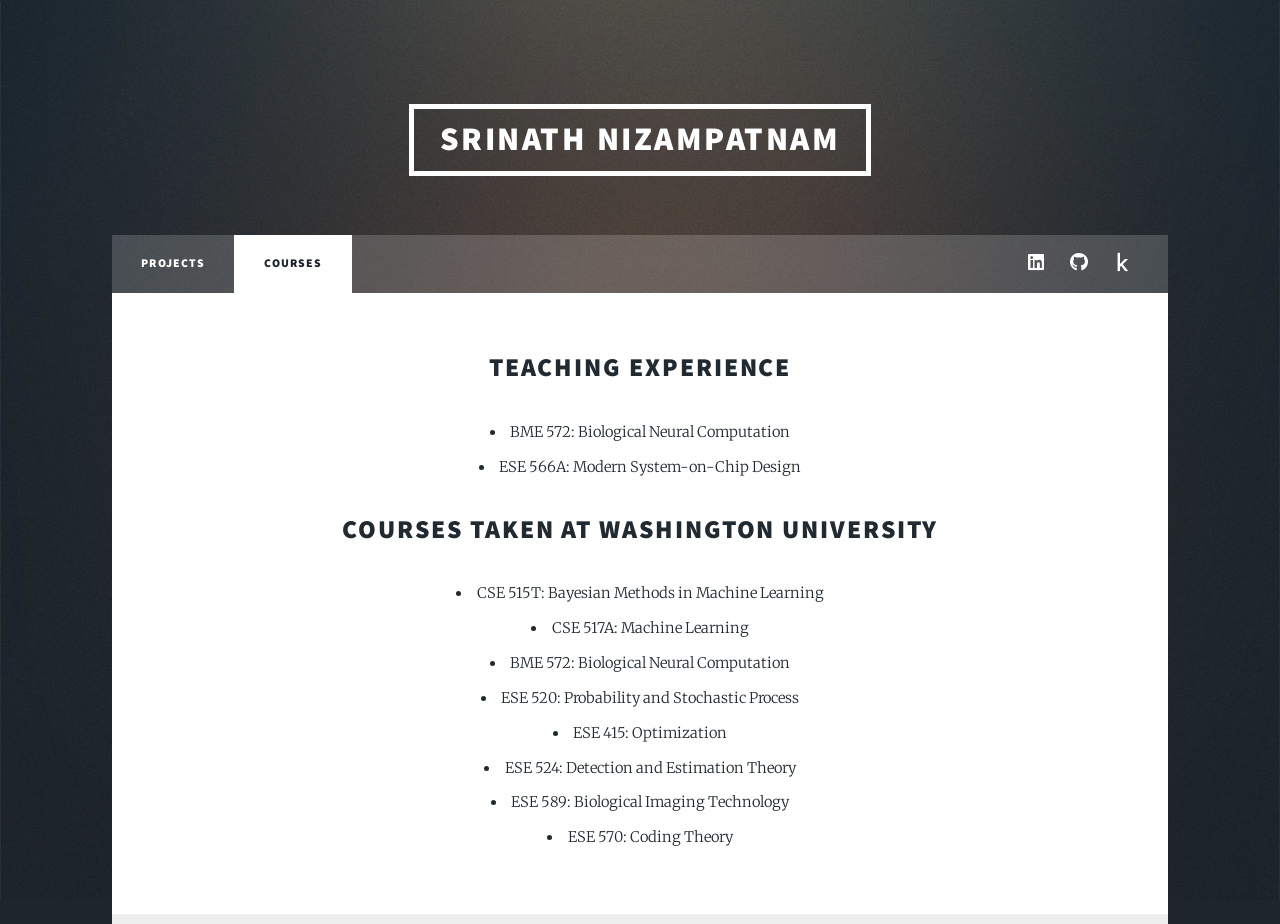
==== commit b23ba4ee: "new revision" ====
--- a/courses.html
+++ b/courses.html
@@ -17,14 +17,7 @@
 		<!-- Wrapper -->
 			<div id="wrapper" class="fade-in">
 
-				<!-- Intro -->
-					<div id="intro">
-						<h1>My Portfolio</h1>
-						<p>A summary of my projects</p>
-						<ul class="actions">
-							<li><a href="#header" class="button icon solid solo fa-arrow-down scrolly">Continue</a></li>
-						</ul>
-					</div>
+
 
 				<!-- Header -->
 					<header id="header">
--- a/assets/css/main.css
+++ b/assets/css/main.css
@@ -3853,12 +3853,12 @@
 			}
 
 			#main > .posts > * {
-				width: 50%;
+				width: 100%;
 			}
 
 			#main > .posts > * {
 				padding: 4rem;
-				width: 50%;
+				width: 100%;
 			}
 
 			#main > .posts > article {
@@ -3866,6 +3866,7 @@
 				border-left-width: 2px;
 				border-style: solid;
 				border-top-width: 2px;
+				border-bottom-width: 10px;
 				text-align: center;
 			}
 
@@ -3884,12 +3885,12 @@
 			@media screen and (max-width: 980px) {
 
 				#main > .posts > * {
-					width: 50%;
+					width: 100%;
 				}
 
 				#main > .posts > * {
 					padding: 2.5rem;
-					width: 50%;
+					width: 100%;
 				}
 
 			}
@@ -4620,7 +4621,7 @@
 			right: 0;
 			text-align: right;
 			top: 0;
-			vertical-align: middle;
+
 			width: 7rem;
 		}
 
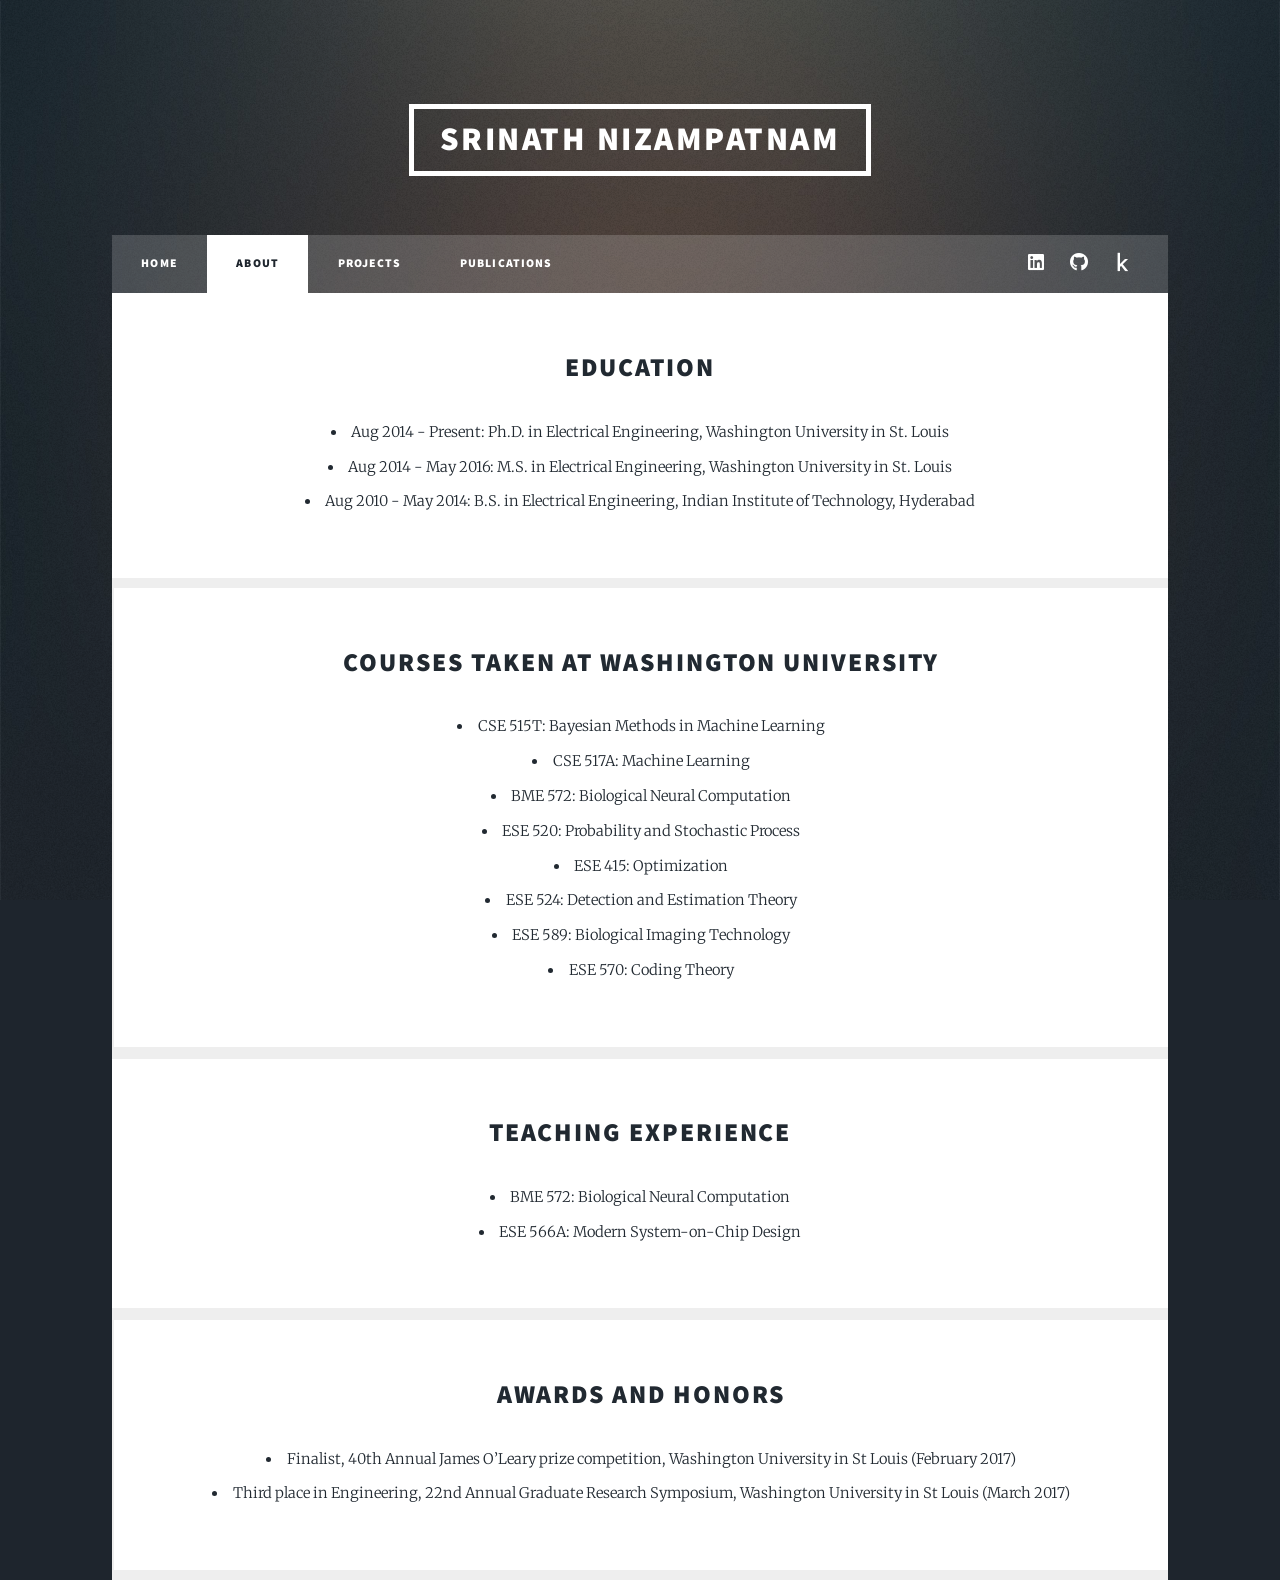
==== commit c4d221c6: "Added achievements" ====
--- a/courses.html
+++ b/courses.html
@@ -27,8 +27,10 @@
 				<!-- Nav -->
 					<nav id="nav">
 						<ul class="links">
-							<li ><a href="index.html">Projects</a></li>
-							<li class="active"><a href="index.html">Courses</a></li>
+							<li ><a href="index.html">Home</a></li>
+							<li class="active"><a href="courses.html">About</a></li>
+							<li ><a href="projects.html">Projects</a></li>
+							<li ><a href="pubs.html">Publications</a></li>
 						</ul>
 						<ul class="icons">
 							<li><a href="https://www.linkedin.com/in/srinath-nizampatnam/" target="_blank" class="icon brands fa-linkedin"><span class="label">Linkedin</span></a></li>
@@ -42,17 +44,19 @@
 
 						<!-- Posts -->
 							<section class="posts">
+
 								<article>
-                                    <header>
-                                            <h2>Teaching Experience</h2>
-                                        </header>
-                                        <ul></ul>
-                                            <li>BME 572: Biological Neural Computation</li>
-                                            <li>ESE 566A: Modern System-on-Chip Design</li>
-                                            <p> </p>
-                                            <p> </p>
-                                        </ul>   
+										<header>
+												<h2>Education</h2>
+										</header>
+										<ul></ul>
+											<li>Aug 2014 - Present: Ph.D. in Electrical Engineering, Washington University in St. Louis</li>
+											<li>Aug 2014 - May 2016: M.S. in Electrical Engineering, Washington University in St. Louis</li>
+											<li>Aug 2010 - May 2014: B.S. in Electrical Engineering, Indian Institute of Technology, Hyderabad</li>
+										</ul>
+									</article>
 
+								<article>
 									<header>
 										<h2>Courses taken at Washington University</h2>
 									</header>
@@ -66,12 +70,27 @@
                                         <li>ESE 589: Biological Imaging Technology</li>
                                         <li>ESE 570: Coding Theory</li>
                                     </ul>
-                                 
-                                 
-
 								</article>
 
+								<article>
+										<header>
+												<h2>Teaching Experience</h2>
+											</header>
+											<ul></ul>
+												<li>BME 572: Biological Neural Computation</li>
+												<li>ESE 566A: Modern System-on-Chip Design</li>
+											</ul>   
+								</article>
 
+								<article>
+									<header>
+											<h2>Awards and Honors</h2>
+										</header>
+										<ul></ul>
+											<li>Finalist, 40th Annual James O’Leary prize competition, Washington University in St Louis (February 2017)</li>
+											<li>Third place in Engineering, 22nd Annual Graduate Research Symposium, Washington University in St Louis (March 2017)</li>
+										</ul>   
+								</article>								
 
 
 
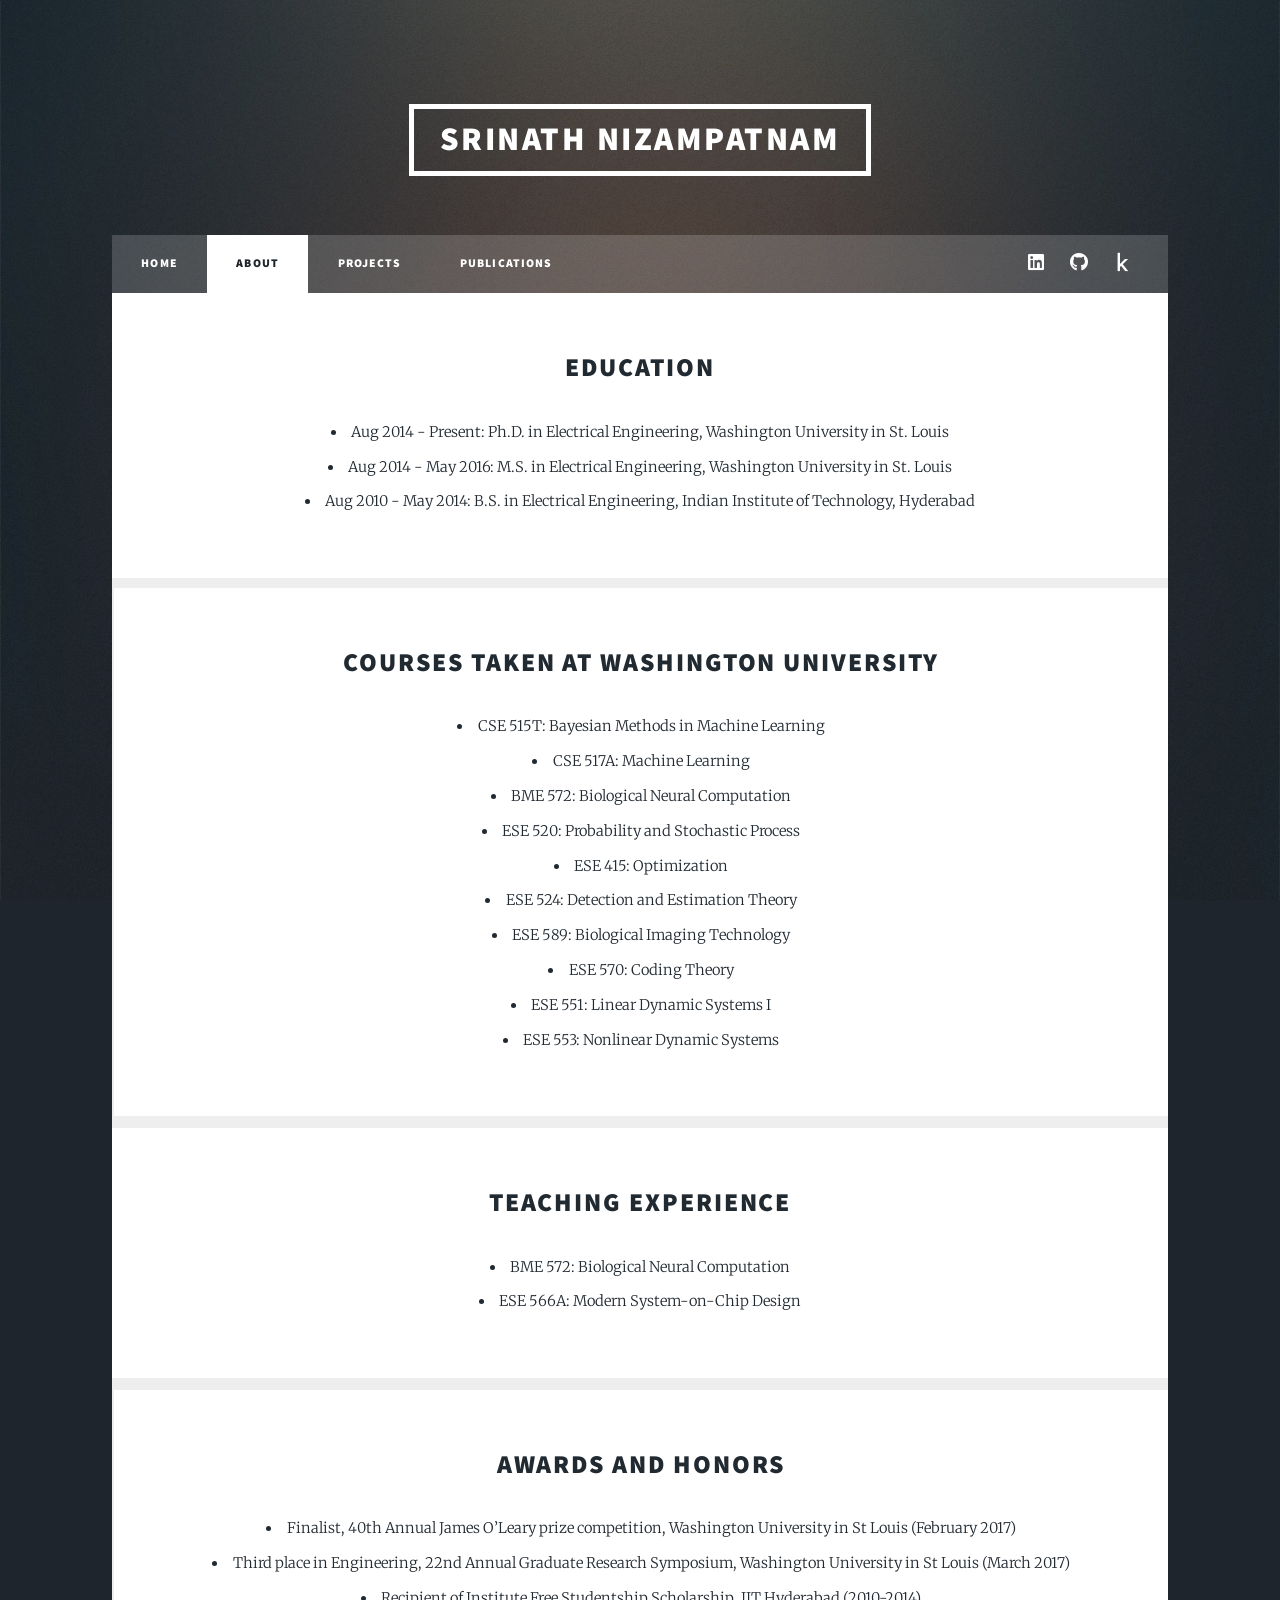
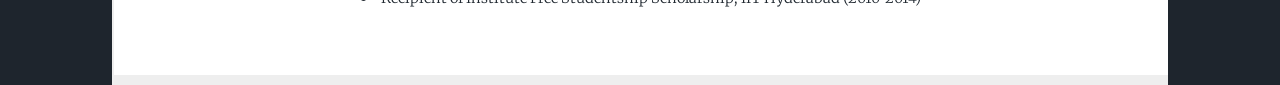
==== commit 0d5a17e3: "updated projects" ====
--- a/courses.html
+++ b/courses.html
@@ -68,7 +68,9 @@
                                         <li>ESE 415: Optimization</li>
                                         <li>ESE 524: Detection and Estimation Theory</li>
                                         <li>ESE 589: Biological Imaging Technology</li>
-                                        <li>ESE 570: Coding Theory</li>
+										<li>ESE 570: Coding Theory</li>
+										<li>ESE 551: Linear Dynamic Systems I</li>
+										<li>ESE 553: Nonlinear Dynamic Systems</li>
                                     </ul>
 								</article>
 
@@ -89,6 +91,7 @@
 										<ul></ul>
 											<li>Finalist, 40th Annual James O’Leary prize competition, Washington University in St Louis (February 2017)</li>
 											<li>Third place in Engineering, 22nd Annual Graduate Research Symposium, Washington University in St Louis (March 2017)</li>
+											<li>Recipient of Institute Free Studentship Scholarship, IIT Hyderabad (2010-2014)</li>
 										</ul>   
 								</article>								
 
